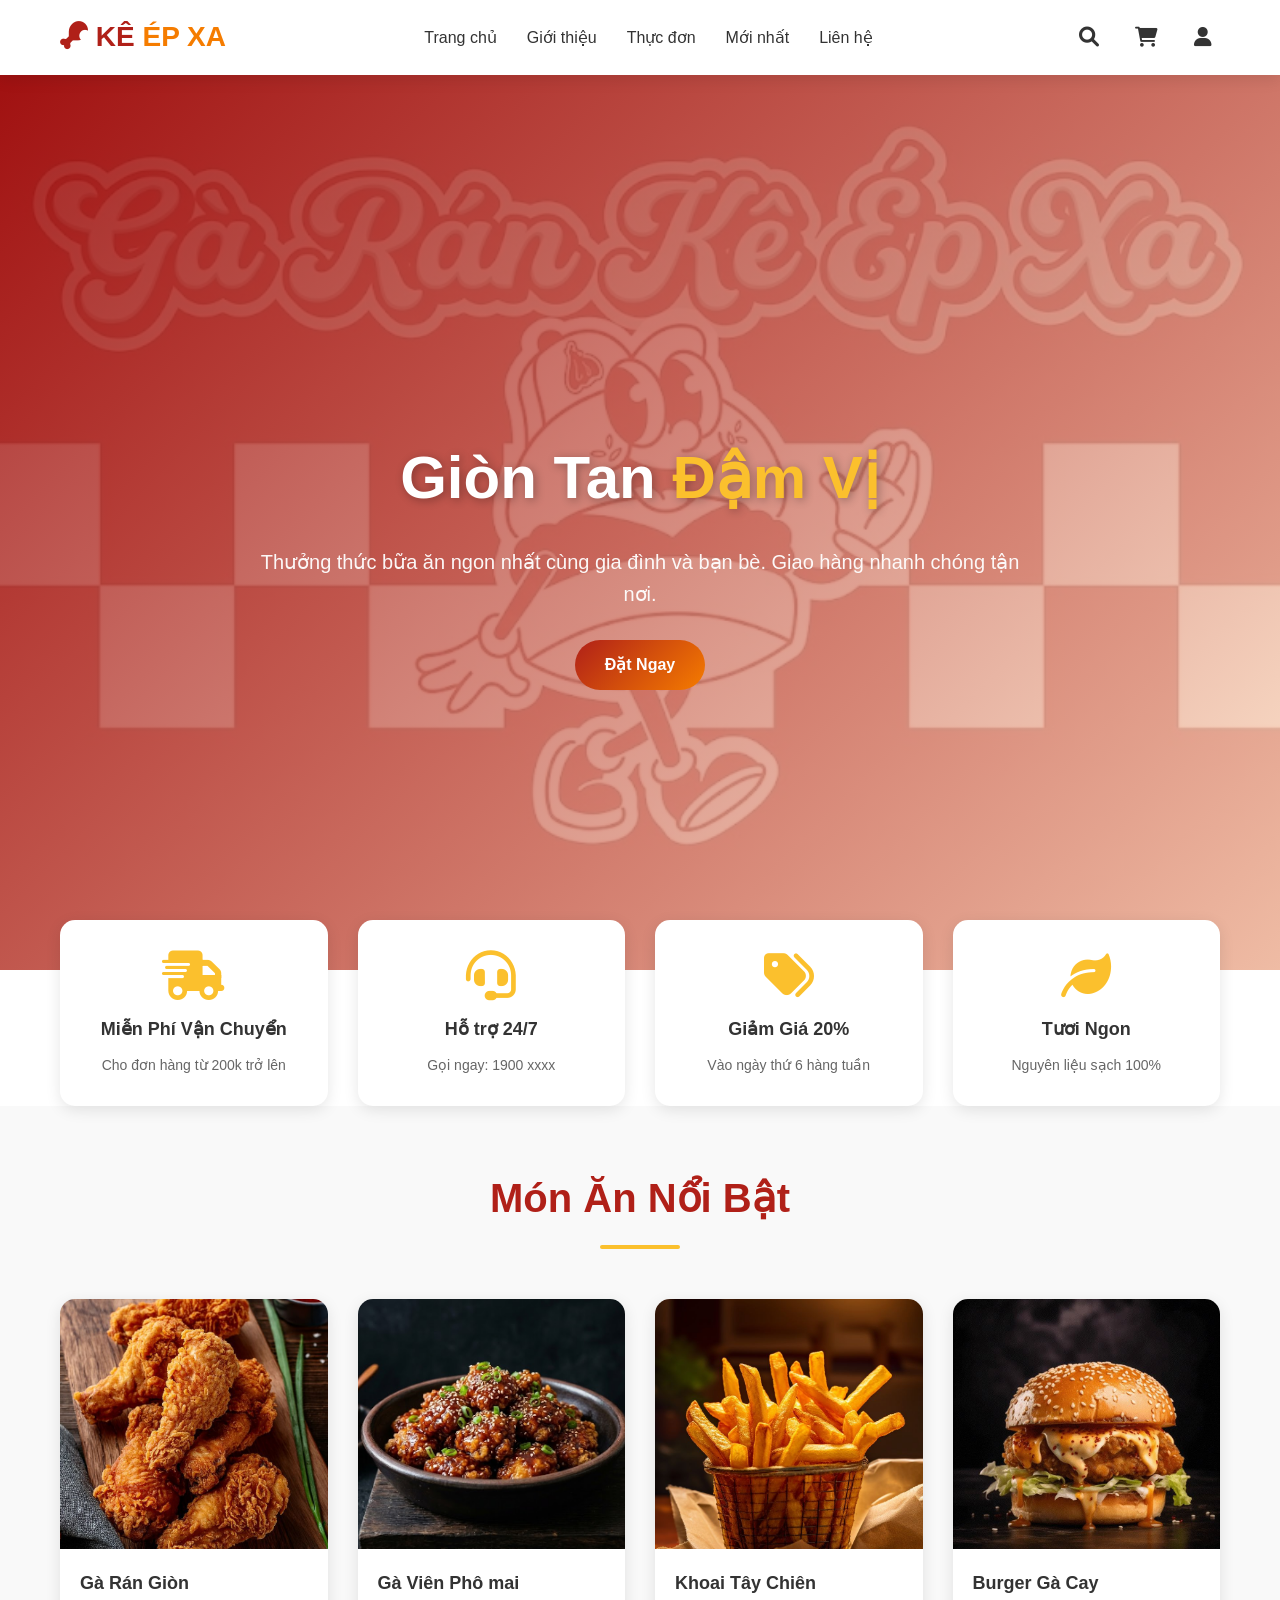
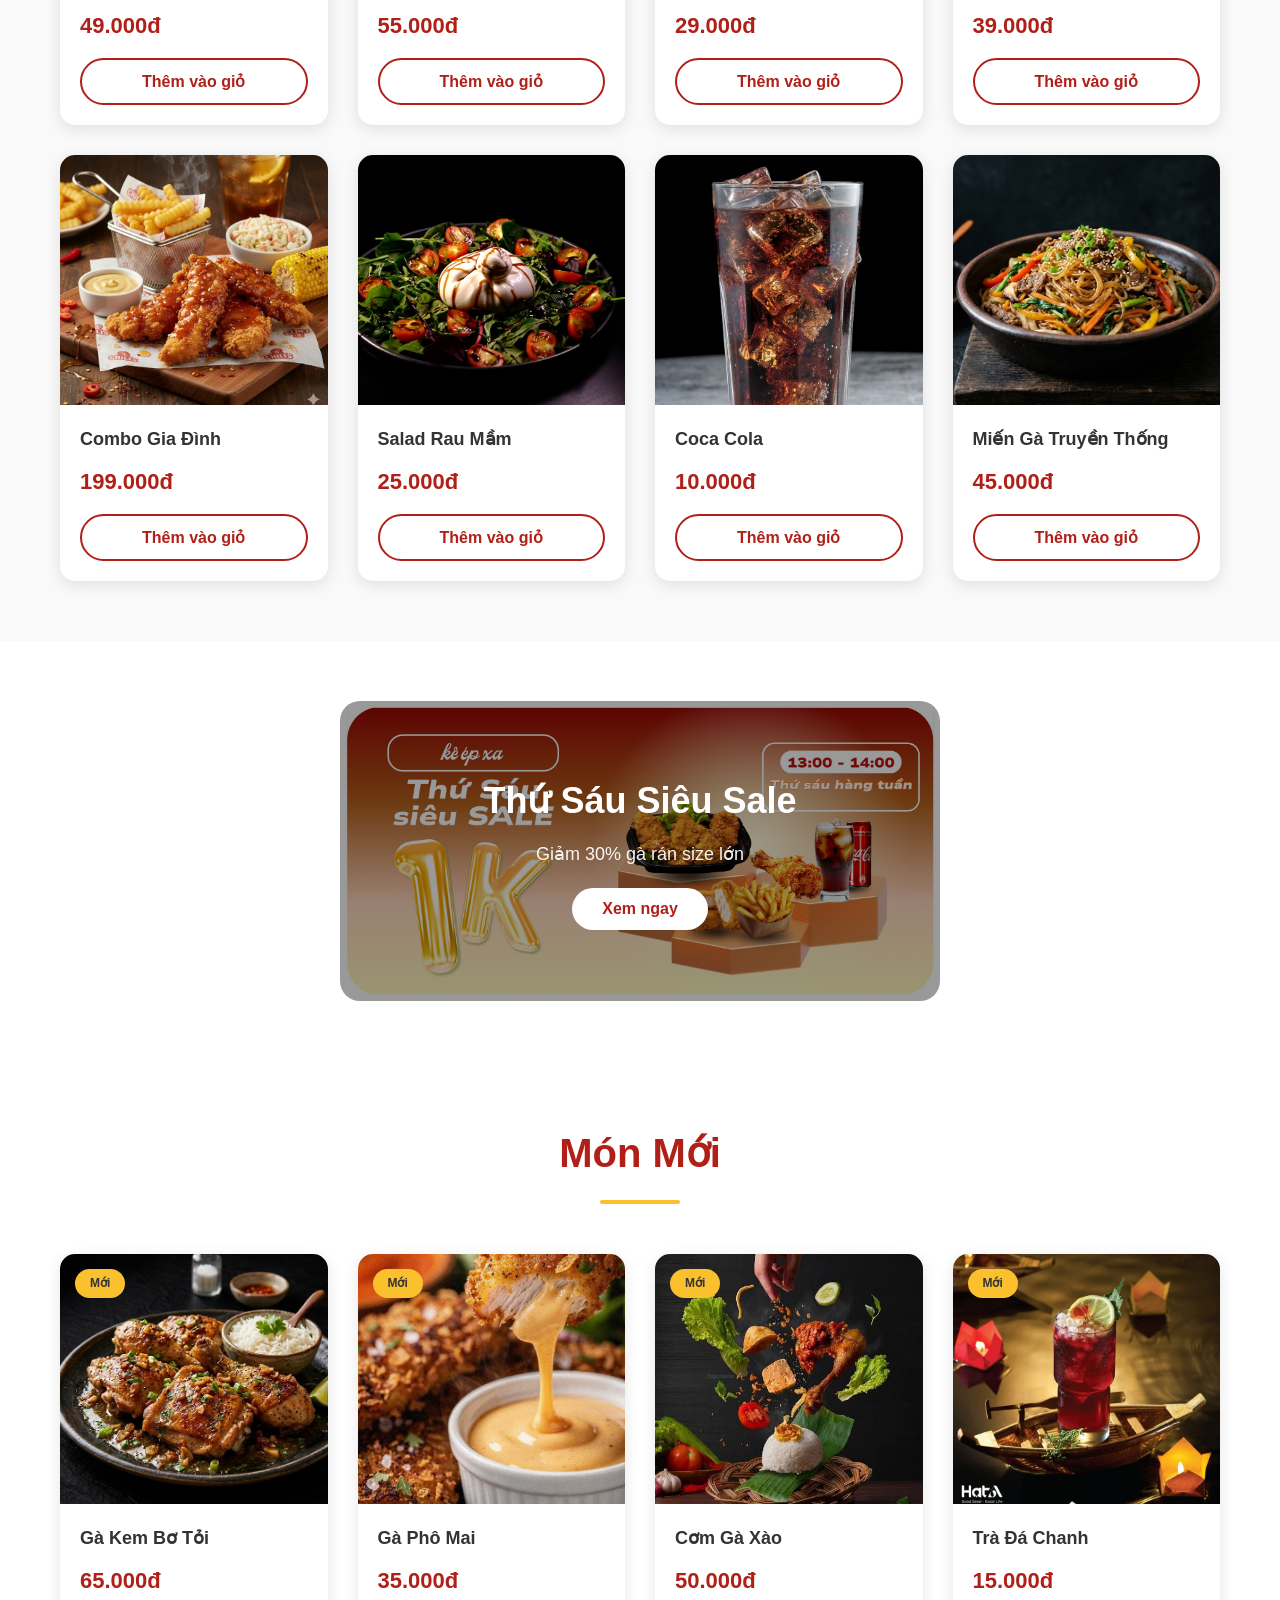
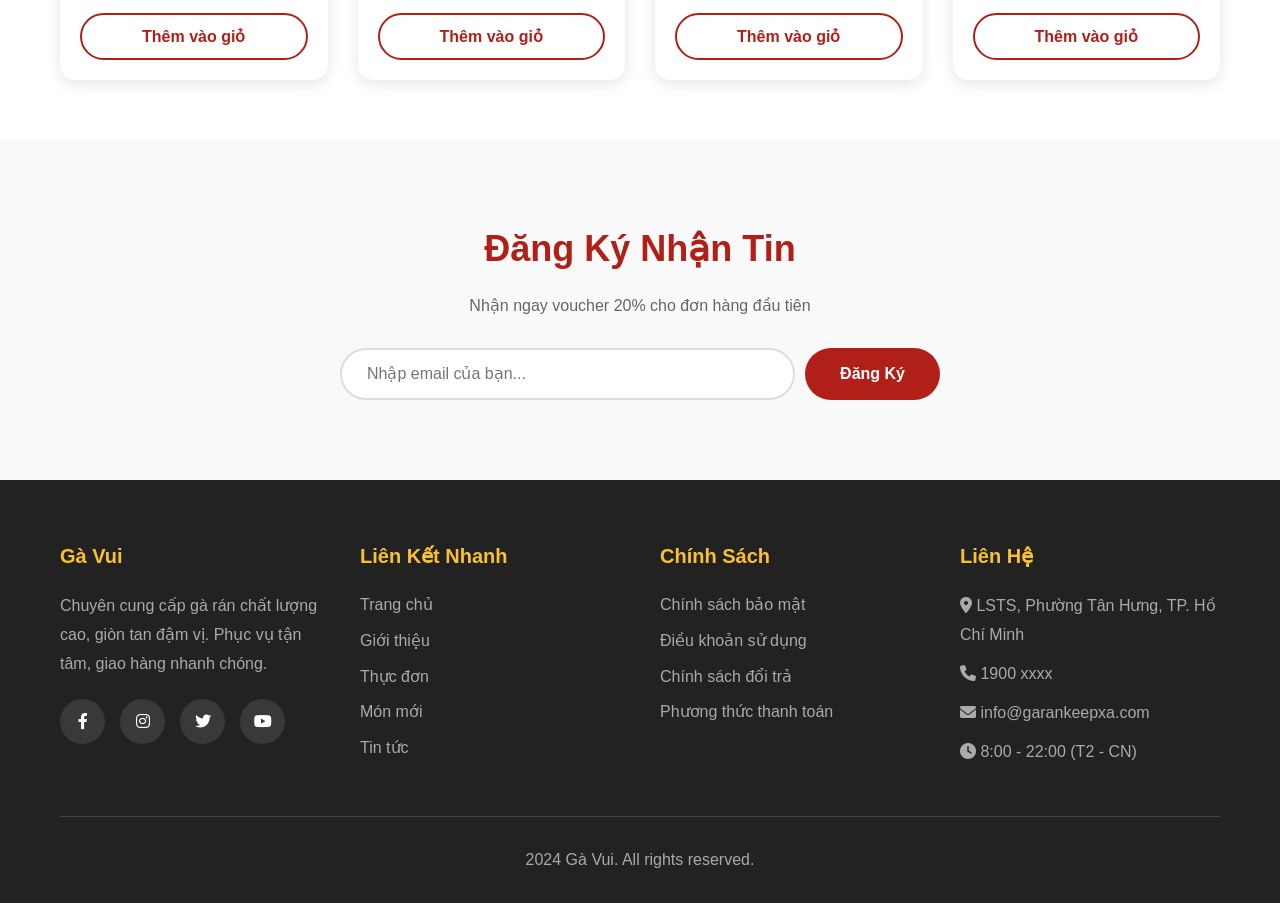
==== index.html @ 7ada2dff "edit html tong" ====
<!DOCTYPE html>
<html lang="vi">
<head>
    <meta charset="UTF-8">
    <meta name="viewport" content="width=device-width, initial-scale=1.0">
    <title>Gà Vui - Hương Vị Vàng Giòn</title>
    <link rel="stylesheet" href="./style.css">
    <link rel="stylesheet" href="https://cdnjs.cloudflare.com/ajax/libs/font-awesome/6.0.0/css/all.min.css">
</head>
<body>
    <header class="header">
        <div class="container">
            <a href="#" class="logo">
                <i class="fa-solid fa-drumstick-bite"></i> KÊ <span> ÉP XA </span>
            </a>
            <nav class="navbar">
                <a href="#">Trang chủ</a>
                <a href="about.html">Giới thiệu</a>
                <a href="product.html">Thực đơn </a>
                <a href="new-products.html">Mới nhất</a>
                <a href="contact.html">Liên hệ</a>
            </nav>
            <div class="icons">
                <i class="fa-solid fa-magnifying-glass"></i>
                <i class="fa-solid fa-cart-shopping"></i>
                <i class="fa-solid fa-user"></i> 
            </div>
        </div>
    </header>

    <section class="hero">
        <div class="hero-content">
            <h1>Giòn Tan <span class="highlight">Đậm Vị</span></h1>
            <p>Thưởng thức bữa ăn ngon nhất cùng gia đình và bạn bè. Giao hàng nhanh chóng tận nơi.</p>
            <a href="#products" class="btn btn-primary">Đặt Ngay</a>
        </div>
    </section>

  
    <section class="features container">
        <div class="feature-box">
            <i class="fa-solid fa-truck-fast"></i>
            <h3>Miễn Phí Vận Chuyển</h3>
            <p>Cho đơn hàng từ 200k trở lên</p>
        </div>
        <div class="feature-box">
            <i class="fa-solid fa-headset"></i>
            <h3>Hỗ trợ 24/7</h3>
            <p>Gọi ngay: 1900 xxxx</p>
        </div>
        <div class="feature-box">
            <i class="fa-solid fa-tags"></i>
            <h3>Giảm Giá 20%</h3>
            <p>Vào ngày thứ 6 hàng tuần</p>
        </div>
        <div class="feature-box">
            <i class="fa-solid fa-leaf"></i>
            <h3>Tươi Ngon</h3>
            <p>Nguyên liệu sạch 100%</p>
        </div>
    </section>

 
    <section class="products section-padding" id="products">
        <div class="container">
            <h2 class="section-title">Món Ăn Nổi Bật</h2>
            <div class="product-grid">
                <div class="product-card">
                    <div class="product-img">
                        <img src="./img/gà rán.jpg" alt="Gà rán">
                    </div>
                    <h3>Gà Rán Giòn</h3>
                    <p class="price">49.000đ</p>
                    <button class="btn btn-outline">Thêm vào giỏ</button>
                </div>
                <div class="product-card">
                    <div class="product-img">
                        <img src="./img/gà viên.jpg" alt="Gà viên">
                    </div>
                    <h3>Gà Viên Phô mai</h3>
                    <p class="price">55.000đ</p>
                    <button class="btn btn-outline">Thêm vào giỏ</button>
                </div>
                <div class="product-card">
                    <div class="product-img">
                        <img src="./img/khoai tây chiên.jpg" alt="Khoai tây">
                    </div>
                    <h3>Khoai Tây Chiên</h3>
                    <p class="price">29.000đ</p>
                    <button class="btn btn-outline">Thêm vào giỏ</button>
                </div>
                <div class="product-card">
                    <div class="product-img">
                        <img src="./img/burger gà.jpg" alt="Burger">
                    </div>
                    <h3>Burger Gà Cay</h3>
                    <p class="price">39.000đ</p>
                    <button class="btn btn-outline">Thêm vào giỏ</button>
                </div>
                <div class="product-card">
                    <div class="product-img">
                        <img src="./img/combo.jpg" alt="Combo">
                    </div>
                    <h3>Combo Gia Đình</h3>
                    <p class="price">199.000đ</p>
                    <button class="btn btn-outline">Thêm vào giỏ</button>
                </div>
                <div class="product-card">
                    <div class="product-img">
                        <img src="./img/salad.jpg" alt="Salad">
                    </div>
                    <h3>Salad Rau Mầm</h3>
                    <p class="price">25.000đ</p>
                    <button class="btn btn-outline">Thêm vào giỏ</button>
                </div>
                <div class="product-card">
                    <div class="product-img">
                        <img src="./img/coca.jpg" alt="Nước">
                    </div>
                    <h3>Coca Cola</h3>
                    <p class="price">10.000đ</p>
                    <button class="btn btn-outline">Thêm vào giỏ</button>
                </div>
                <div class="product-card">
                    <div class="product-img">
                        <img src="./img/miến hàn quốc.jpg" alt="Miến">
                    </div>
                    <h3>Miến Gà Truyền Thống</h3>
                    <p class="price">45.000đ</p>
                    <button class="btn btn-outline">Thêm vào giỏ</button>
                </div>
            </div>
        </div>
    </section>

<section class="sm-banner">
    <div class="banner-box">
        <div class="banner-content">
            <h3>Thứ Sáu Siêu Sale</h3>
            <p>Giảm 30% gà rán size lớn</p>
            <button class="btn btn-white">Xem ngay</button>
        </div>
    </div>
</section>

    <section class="new-products section-padding" id="new-products">
        <div class="container">
            <h2 class="section-title">Món Mới</h2>
            <div class="product-grid">
                <div class="product-card">
                    <div class="product-img">
                        <span class="new-tag">Mới</span>
                        <img src="./img/gà bơ tỏi.jpg" alt="Gà mới">
                    </div>
                    <h3>Gà Kem Bơ Tỏi</h3>
                    <p class="price">65.000đ</p>
                    <button class="btn btn-outline">Thêm vào giỏ</button>
                </div>
                <div class="product-card">
                    <div class="product-img">
                        <span class="new-tag">Mới</span>
                        <img src="./img/gà kem.jpg" alt="Gà phô mai">
                    </div>
                    <h3>Gà Phô Mai</h3>
                    <p class="price">35.000đ</p>
                    <button class="btn btn-outline">Thêm vào giỏ</button>
                </div>
                <div class="product-card">
                    <div class="product-img">
                        <span class="new-tag">Mới</span>
                        <img src="./img/cơm gà.jpg" alt="Cơm gà">
                    </div>
                    <h3>Cơm Gà Xào</h3>
                    <p class="price">50.000đ</p>
                    <button class="btn btn-outline">Thêm vào giỏ</button>
                </div>
                <div class="product-card">
                    <div class="product-img">
                        <span class="new-tag">Mới</span>
                        <img src="./img/trààchanh.jpg" alt="Trà đá">
                    </div>
                    <h3>Trà Đá Chanh</h3>
                    <p class="price">15.000đ</p>
                    <button class="btn btn-outline">Thêm vào giỏ</button>
                </div>
            </div>
        </div>
    </section>

    <section class="newsletter">
        <div class="container">
            <div class="newsletter-content">
                <h2>Đăng Ký Nhận Tin</h2>
                <p>Nhận ngay voucher 20% cho đơn hàng đầu tiên</p>
                <form class="newsletter-form">
                    <input type="email" placeholder="Nhập email của bạn...">
                    <button type="submit">Đăng Ký</button>
                </form>
            </div>
        </div>
    </section>

    <footer class="footer" id="footer">
        <div class="container">
            <div class="footer-content">
                <div class="footer-box">
                    <h3>Gà Vui</h3>
                    <p>Chuyên cung cấp gà rán chất lượng cao, giòn tan đậm vị. Phục vụ tận tâm, giao hàng nhanh chóng.</p>
                    <div class="social-links">
                        <a href="#"><i class="fa-brands fa-facebook-f"></i></a>
                        <a href="#"><i class="fa-brands fa-instagram"></i></a>
                        <a href="#"><i class="fa-brands fa-twitter"></i></a>
                        <a href="#"><i class="fa-brands fa-youtube"></i></a>
                    </div>
                </div>
                <div class="footer-box">
                    <h3>Liên Kết Nhanh</h3>
                    <ul>
                        <li><a href="#">Trang chủ</a></li>
                        <li><a href="about.html">Giới thiệu</a></li>
                        <li><a href="#products">Thực đơn</a></li>
                        <li><a href="#new-products">Món mới</a></li>
                        <li><a href="#">Tin tức</a></li>
                    </ul>
                </div>
                <div class="footer-box">
                    <h3>Chính Sách</h3>
                    <ul>
                        <li><a href="#">Chính sách bảo mật</a></li>
                        <li><a href="#">Điều khoản sử dụng</a></li>
                        <li><a href="#">Chính sách đổi trả</a></li>
                        <li><a href="#">Phương thức thanh toán</a></li>
                    </ul>
                </div>
                <div class="footer-box">
                    <h3>Liên Hệ</h3>
                    <p><i class="fa-solid fa-location-dot"></i> LSTS, Phường Tân Hưng, TP. Hồ Chí Minh</p>
                    <p><i class="fa-solid fa-phone"></i> 1900 xxxx</p>
                    <p><i class="fa-solid fa-envelope"></i> info@garankeepxa.com</p>
                    <p><i class="fa-solid fa-clock"></i> 8:00 - 22:00 (T2 - CN)</p>
                </div>
            </div>
            <div class="footer-bottom">
                <p> 2024 Gà Vui. All rights reserved.</p>
            </div>
        </div>
    </footer>

</body>
</html>
---- style.css ----
* {
    margin: 0;
    padding: 0;
    box-sizing: border-box;
}

html {
    scroll-behavior: smooth;
}

:root {
    --primary-red: #B02018;
    --primary-orange: #F57C00;
    --primary-yellow: #FBC02D;
    --dark-text: #333;
    --light-text: #666;
    --white: #fff;
    --light-bg: #f9f9f9;
    --shadow: 0 4px 15px rgba(0, 0, 0, 0.1);
    --transition: all 0.3s ease;
}

body {
    font-family: 'Segoe UI', Tahoma, Geneva, Verdana, sans-serif;
    line-height: 1.6;
    color: var(--dark-text);
    background-color: var(--white);
    padding-top: 70px;
}

section {
    scroll-margin-top: 90px;
}

a {
    text-decoration: none;
    color: inherit;
}

ul {
    list-style: none;
}

img {
    max-width: 100%;
    height: auto;
    display: block;
}

.container {
    max-width: 1200px;
    margin: 0 auto;
    padding: 0 20px;
}

.section-padding {
    padding: 60px 0;
}

.btn {
    display: inline-block;
    padding: 12px 30px;
    border: none;
    border-radius: 25px;
    font-size: 16px;
    font-weight: 600;
    cursor: pointer;
    transition: var(--transition);
}

.btn-primary {
    background: linear-gradient(135deg, var(--primary-red), var(--primary-orange));
    color: var(--white);
}

.btn-primary:hover {
    background: linear-gradient(135deg, var(--primary-orange), var(--primary-red));
    transform: translateY(-2px);
    box-shadow: 0 5px 20px rgba(211, 47, 47, 0.4);
}

.btn-outline {
    background: transparent;
    border: 2px solid var(--primary-red);
    color: var(--primary-red);
}

.btn-outline:hover {
    background: var(--primary-red);
    color: var(--white);
}

.btn-white {
    background: var(--white);
    color: var(--primary-red);
}

.btn-white:hover {
    background: var(--primary-yellow);
    color: var(--dark-text);
}

.header {
    background: var(--white);
    box-shadow: var(--shadow);
    position: fixed;
    top: 0;
    left: 0;
    right: 0;
    z-index: 1000;
    transition: var(--transition);
}

.header .container {
    display: flex;
    justify-content: space-between;
    align-items: center;
    padding: 15px 20px;
}

.logo {
    font-size: 28px;
    font-weight: 800;
    color: var(--primary-red);
}

.logo span {
    color: var(--primary-orange);
}

.navbar {
    display: flex;
    gap: 30px;
}

.navbar a {
    font-weight: 500;
    color: var(--dark-text);
    transition: var(--transition);
    position: relative;
}

.navbar a::after {
    content: '';
    position: absolute;
    bottom: -5px;
    left: 0;
    width: 0;
    height: 3px;
    background: var(--primary-yellow);
    transition: var(--transition);
}

.navbar a:hover {
    color: var(--primary-red);
}

.navbar a:hover::after {
    width: 100%;
}

.icons {
    display: flex;
    gap: 20px;
}

.icons i {
    font-size: 20px;
    color: var(--dark-text);
    cursor: pointer;
    transition: var(--transition);
    padding: 8px;
    border-radius: 50%;
}

.icons i:hover {
    color: var(--primary-red);
    background: rgba(211, 47, 47, 0.1);
}

.hero {
    height: 500px;
    min-height: 100vh;
    display: flex;
    align-items: center;
    justify-content: center;
    text-align: center;
    padding-top: 80px;
    background:
    linear-gradient(135deg, rgba(159, 15, 15, 0.9), rgba(255, 227, 198, 0.8)),
    url("./img/background.jpg");

    background-size: cover;
    background-position: center;
    background-repeat: no-repeat;
}

.hero-content {
    max-width: 800px;
    padding: 20px;
}


.hero {
    position: relative;
}

.hero-content {
    position: relative;
    z-index: 2;
}

.hero h1 {
    font-size: 60px;
    color: var(--white);
    margin-bottom: 20px;
    text-shadow: 2px 2px 10px rgba(0, 0, 0, 0.3);
}

.hero .highlight {
    color: var(--primary-yellow);
}

.hero p {
    font-size: 20px;
    color: var(--white);
    margin-bottom: 30px;
    opacity: 0.95;
}

.features {
    display: grid;
    grid-template-columns: repeat(4, 1fr);
    gap: 30px;
    margin-top: -50px;
    position: relative;
    z-index: 10;
}

.feature-box {
    background: var(--white);
    padding: 30px 20px;
    border-radius: 15px;
    text-align: center;
    box-shadow: var(--shadow);
    transition: var(--transition);
}

.feature-box:hover {
    transform: translateY(-10px);
}

.feature-box i {
    font-size: 50px;
    color: var(--primary-yellow);
    margin-bottom: 15px;
}

.feature-box h3 {
    font-size: 18px;
    color: var(--dark-text);
    margin-bottom: 10px;
}

.feature-box p {
    font-size: 14px;
    color: var(--light-text);
}


.section-title {
    text-align: center;
    font-size: 40px;
    color: var(--primary-red);
    margin-bottom: 50px;
    position: relative;
}

.section-title::after {
    content: '';
    display: block;
    width: 80px;
    height: 4px;
    background: var(--primary-yellow);
    margin: 15px auto 0;
    border-radius: 2px;
}

.products {
    background: var(--light-bg);
}

.product-grid {
    display: grid;
    grid-template-columns: repeat(4, 1fr);
    gap: 30px;
}

.product-card {
    background: var(--white);
    border-radius: 15px;
    overflow: hidden;
    box-shadow: var(--shadow);
    transition: var(--transition);
}

.product-card:hover {
    transform: translateY(-10px);
    box-shadow: 0 10px 30px rgba(0, 0, 0, 0.15);
}

.product-img {
    position: relative;
    overflow: hidden;
}

.product-img img {
    width: 100%;
    height: 250px;
    object-fit: cover;
    transition: var(--transition);
}

.product-card:hover .product-img img {
    transform: scale(1.1);
}

.product-card h3 {
    padding: 20px 20px 10px;
    font-size: 18px;
    color: var(--dark-text);
}

.product-card .price {
    padding: 0 20px;
    font-size: 22px;
    font-weight: 700;
    color: var(--primary-red);
}

.product-card .btn {
    margin: 15px 20px 20px;
    width: calc(100% - 40px);
}

.new-products {
    background: var(--white);
}

.new-tag {
    position: absolute;
    top: 15px;
    left: 15px;
    background: var(--primary-yellow);
    color: var(--dark-text);
    padding: 5px 15px;
    border-radius: 20px;
    font-size: 12px;
    font-weight: 700;
}

.banner-img{
    width: 100%;
    height: 100%;
}

.banner-box {
    max-width: 600px;
    margin: 0 auto;
    text-align: center;
    color: var(--white);
}

.banner-box h3 {
    font-size: 36px;
    margin-bottom: 15px;
}

.banner-box p {
    font-size: 18px;
    margin-bottom: 25px;
    opacity: 0.95;
}

.newsletter {
    background: var(--light-bg);
    padding: 80px 0;
}

.newsletter-content {
    max-width: 600px;
    margin: 0 auto;
    text-align: center;
}

.newsletter h2 {
    font-size: 36px;
    color: var(--primary-red);
    margin-bottom: 15px;
}

.newsletter p {
    color: var(--light-text);
    margin-bottom: 30px;
}

.newsletter-form {
    display: flex;
    gap: 10px;
}

.newsletter-form input {
    flex: 1;
    padding: 15px 25px;
    border: 2px solid #ddd;
    border-radius: 30px;
    font-size: 16px;
    outline: none;
    transition: var(--transition);
}

.newsletter-form input:focus {
    border-color: var(--primary-red);
}

.newsletter-form button {
    padding: 15px 35px;
    background: var(--primary-red);
    color: var(--white);
    border: none;
    border-radius: 30px;
    font-size: 16px;
    font-weight: 600;
    cursor: pointer;
    transition: var(--transition);
}

.newsletter-form button:hover {
    background: var(--primary-orange);
}


.footer {
    background: #222;
    color: var(--white);
    padding: 60px 0 30px;
}

.footer-content {
    display: grid;
    grid-template-columns: repeat(4, 1fr);
    gap: 40px;
    margin-bottom: 40px;
}

.footer-box h3 {
    font-size: 20px;
    color: var(--primary-yellow);
    margin-bottom: 20px;
}

.footer-box p {
    color: #aaa;
    margin-bottom: 10px;
    line-height: 1.8;
}

.footer-box ul li {
    margin-bottom: 10px;
}

.footer-box ul li a {
    color: #aaa;
    transition: var(--transition);
}

.footer-box ul li a:hover {
    color: var(--primary-orange);
    padding-left: 5px;
}

.social-links {
    display: flex;
    gap: 15px;
    margin-top: 20px;
}

.social-links a {
    width: 45px;
    height: 45px;
    background: rgba(255, 255, 255, 0.1);
    border-radius: 50%;
    display: flex;
    align-items: center;
    justify-content: center;
    color: var(--white);
    transition: var(--transition);
}

.social-links a:hover {
    background: var(--primary-red);
    transform: translateY(-5px);
}

.footer-bottom {
    text-align: center;
    padding-top: 30px;
    border-top: 1px solid #444;
    color: #aaa;
}


@media (max-width: 1024px) {
    .features {
        grid-template-columns: repeat(2, 1fr);
    }

    .product-grid {
        grid-template-columns: repeat(3, 1fr);
    }

    .footer-content {
        grid-template-columns: repeat(2, 1fr);
    }
}

@media (max-width: 768px) {
    .header .container {
        flex-wrap: wrap;
    }

    .navbar {
        display: none;
    }

    .hero h1 {
        font-size: 40px;
    }

    .hero p {
        font-size: 16px;
    }

    .features {
        grid-template-columns: 1fr;
        margin-top: 30px;
    }

    .product-grid {
        grid-template-columns: repeat(2, 1fr);
    }

    .section-title {
        font-size: 30px;
    }

    .newsletter-form {
        flex-direction: column;
    }

    .footer-content {
        grid-template-columns: 1fr;
        text-align: center;
    }

    .social-links {
        justify-content: center;
    }
}

@media (max-width: 480px) {
    .product-grid {
        grid-template-columns: 1fr;
    }

    .hero h1 {
        font-size: 32px;
    }

    .banner-box h3 {
        font-size: 28px;
    }

}

.sm-banner{
    padding:60px 0;
}

.banner-box{
    height:300px;
    display:flex;
    align-items:center;
    justify-content:center;
    text-align:center;
    color:var(--white);

    background:
    linear-gradient(rgba(0,0,0,0.4), rgba(0,0,0,0.4)),
    url("./img/banner.jpg");

    background-size:cover;
    background-position:center;
    border-radius:20px;
}

.banner-content{
    z-index:2;
}

.banner-box h3{
    font-size:36px;
    margin-bottom:10px;
}

.banner-box p{
    font-size:18px;
    margin-bottom:20px;
}

#contact-details{
    display:flex;
    justify-content: space-between;
    align-items: flex-start;
    flex-wrap: wrap;
    gap: 20px;
    margin: 0 20px 40px;
    max-width: 1200px;
    width: calc(100% - 40px);
}

#contact-details .details-item {
    display:flex;
    align-items:center;
    justify-content: space-between;
    gap:15px;
}
#contact-details .details-item span,
#form-details form span {
    font-size:24px;
    color:var(--primary-red);
}

#contact-details .details-item h2,
#form-details form h2 {
    font-size: 26px;
    line-height: 25px;
    padding: 20px 0;
}

#contact-details .details-item h3 {
    font-size: 30px;
    padding-bottom: 15px;
}

#contact-details li {
    list-style: none;
}

#contact-details .details-item li {
    list-style: none;
    display: flex;
    align-items: center;
    color: var(--light-text);
    padding: 10px 0;
}

#contact-details .details-item li i {
    font-size: 18px;
    color: var(--primary-yellow);
    /* margin-right: 10px; */
    padding-right: 22px;
}

#contact-details .details-item li p {
    font-size: 14px;
    color: var(--primary-yellow);
    margin: 0;
}

#contact-details .map {
    width: 55%;
    height: 400px;
}

#contact-details .map {
    width: 100%;
    height: 100%;
}

#form-details {
    display: flex;
    justify-content: space-between;
    align-items: flex-start;
    flex-wrap: wrap;
    margin: 40px 30px 30px;
    padding: 40px;
    border: 1px solid black;
    gap: 20px;

}

#form-details form {
    width: calc(60% - 20px);
    min-width: 280px;
    width: 50%;
    max-width: 1200px;
}

#form-details .people {
    width: calc(35% - 20px);
    min-width: 280px;
}

#form-details form input, 
#form-details form textarea {
    width: 100%;
    padding: 15px;
    outline: none;
    margin-bottom: 20px;
    border: 1px solid #666;
}

#form-details form button {
    padding: 15px 30px;
    background: var(--primary-red);
    color: var(--white);
    border: none;
    border-radius: 30px;
    font-size: 16px;
    font-weight: 600;
    cursor: pointer;
    transition: var(--transition);
}

#form-details form {
    display: flex;
    flex-direction: column;
    width: 100%;
    align-items: flex-start;
}

#form-details form button:hover {
    background: var(--primary-orange);
}

#form-details .people {
    padding-bottom: 25px;
    display: flex;
    align-items: flex-start;
}

#form-details .people div img {
    width: 80px;
    height: 80px;
    border-radius: 50%;
    margin-right: 15px;
    object-fit: cover;
}

#form-details .people p span {
    font-size: 18px;
    color: var(--dark-text);
    margin-bottom: 5px;
}

/* Style cho contact page header */
#page-header {
    background: linear-gradient(135deg, rgba(176, 32, 24, 0.9), rgba(245, 124, 0, 0.85)), url("./img/contact-bg.jpg") center/cover no-repeat;
    color: var(--white);
    text-align: center;
    padding: 80px 20px;
    border-radius: 20px;
    margin: 30px 0;
}

#page-header h2 {
    font-size: 40px;
    margin-bottom: 15px;
}

#page-header p {
    font-size: 18px;
    color: rgba(255,255,255,0.9);
    max-width: 700px;
    margin: 0 auto;
}

.about-header {
    display: block;
    position: relative;
}

@media (max-width: 768px) {
    #page-header {
        padding: 60px 15px;
        border-radius: 15px;
    }

    #page-header h2 {
        font-size: 30px;
    }

    #page-header p {
        font-size: 16px;
    }
}

@media (max-width: 480px) {
    #page-header {
        padding: 40px 12px;
    }

    #page-header h2 {
        font-size: 24px;
    }

    #page-header p {
        font-size: 14px;
    }
}

/* Thêm media query responsive cho trang contact */
@media (max-width: 1024px) {
    #contact-details {
        flex-direction: column;
        align-items: flex-start;
        gap: 20px;
    }

    #contact-details .map {
        width: 100%;
        height: 240px; /* thông thường 50% từ 480px */
        margin-bottom: 30px; /* cách xa form hơn */
    }

    #form-details {
        flex-direction: column;
        padding: 30px;
        margin: 20px;
    }

    #form-details form {
        width: 100%;
    }

    #form-details .people {
        flex-wrap: wrap;
        gap: 20px;
    }

    #form-details .people > div {
        width: calc(50% - 10px);
    }

    .map iframe {
        height: 200px;
    }
}

@media (max-width: 768px) {
    #form-details .people > div {
        width: 100%;
    }

    #form-details {
        padding: 20px;
        margin: 10px;
    }
}

@media (max-width: 480px) {
    #contact-details {
        padding: 10px;
    }

    #form-details {
        margin: 10px;
        padding: 15px;
    }

    #contact-details .details-item,
    #contact-details .details {
        width: 100%;
    }

    #contact-details .details-item h2,
    #contact-details .details h2,
    #contact-details .details-item h3,
    #contact-details .details h3 {
        font-size: 20px;
    }

    #contact-details .details-item li,
    #contact-details .details li {
        flex-direction: column;
        align-items: flex-start;
        gap: 6px;
    }
}

iframe {
  width: 100%;
  border: 0;
}
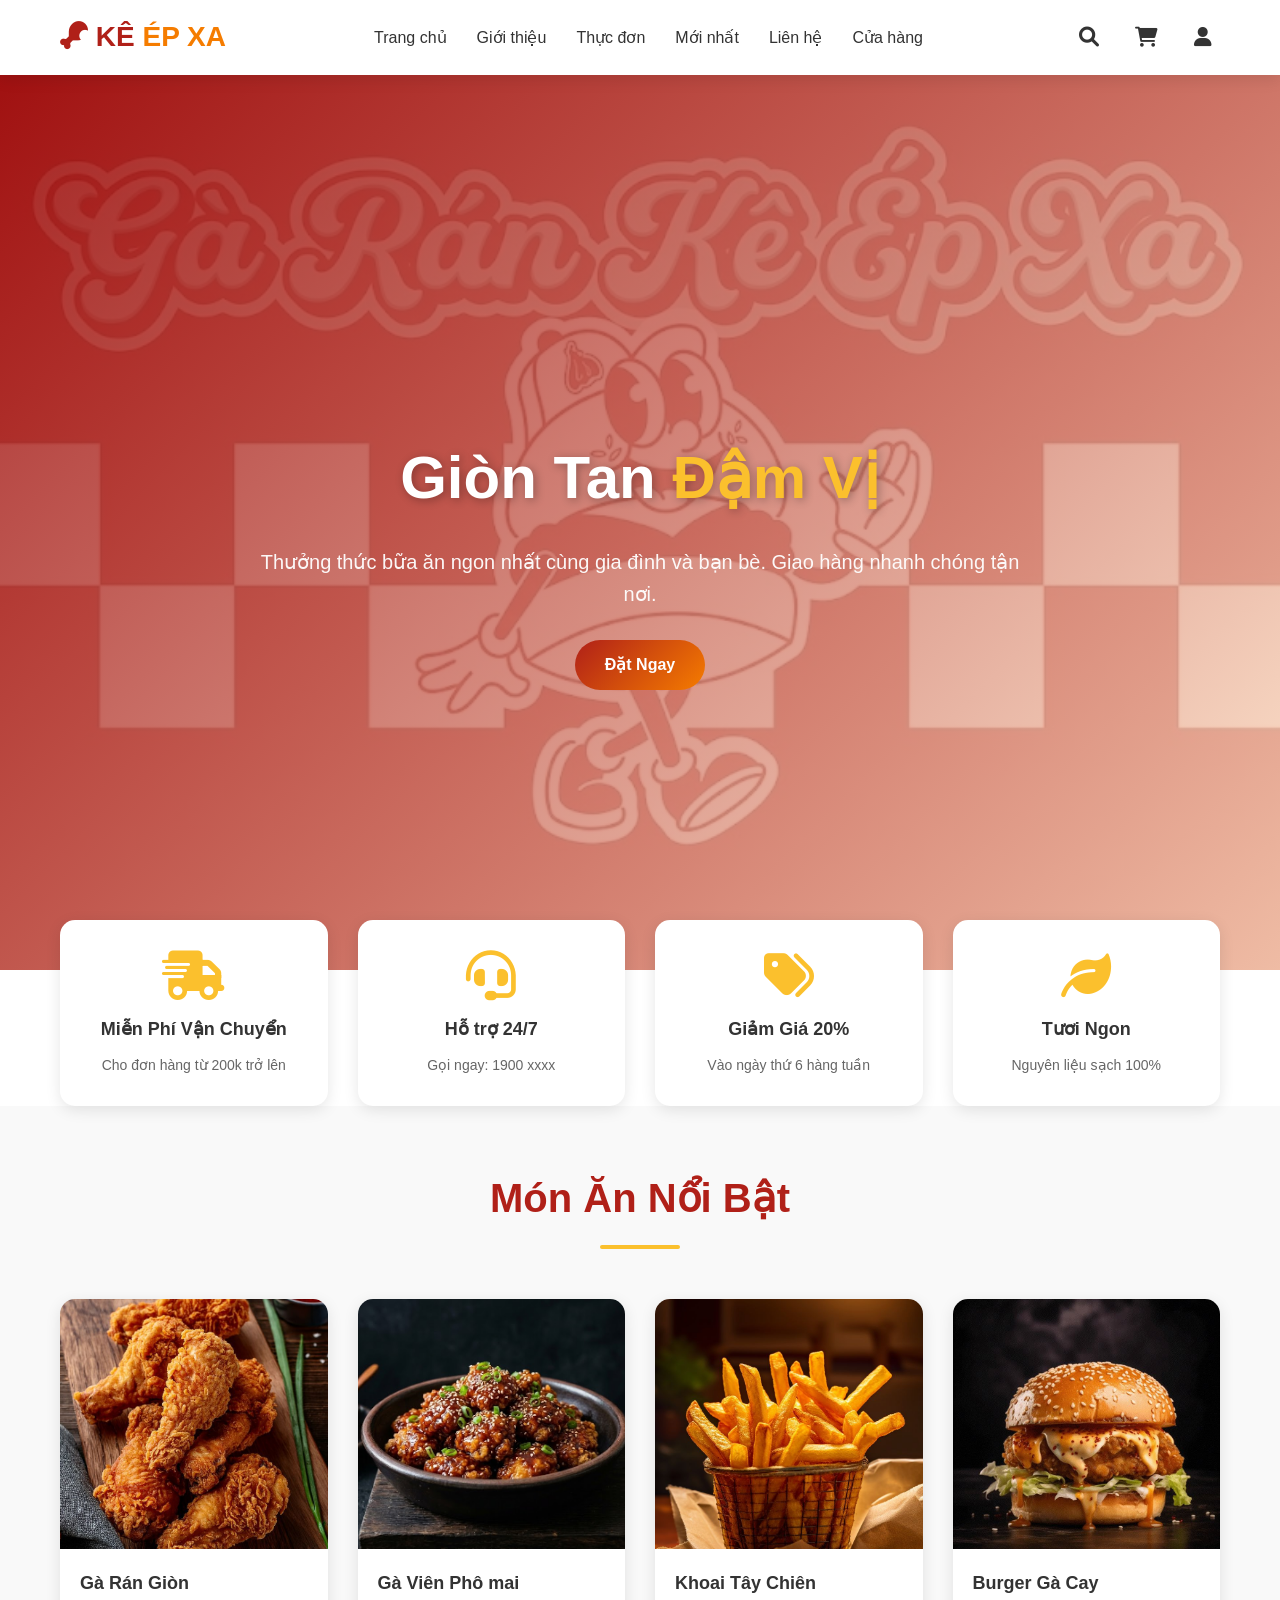
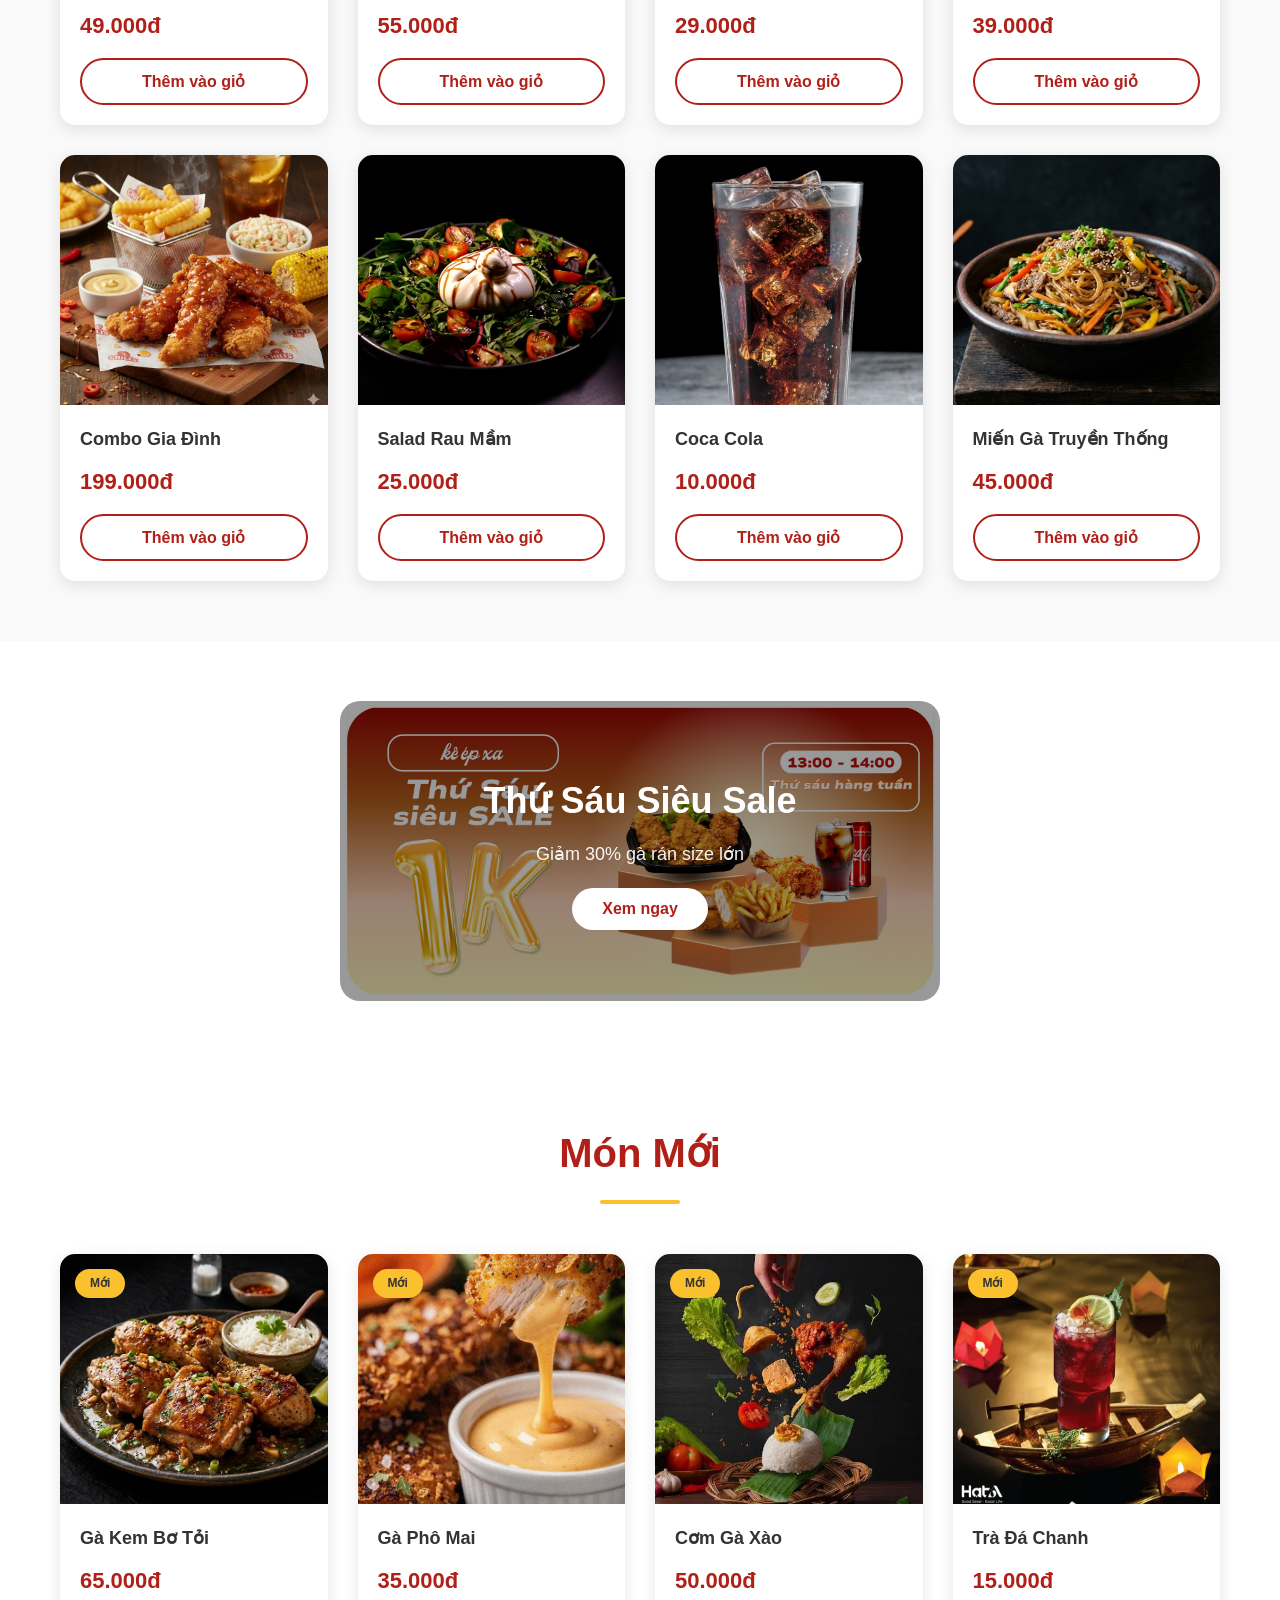
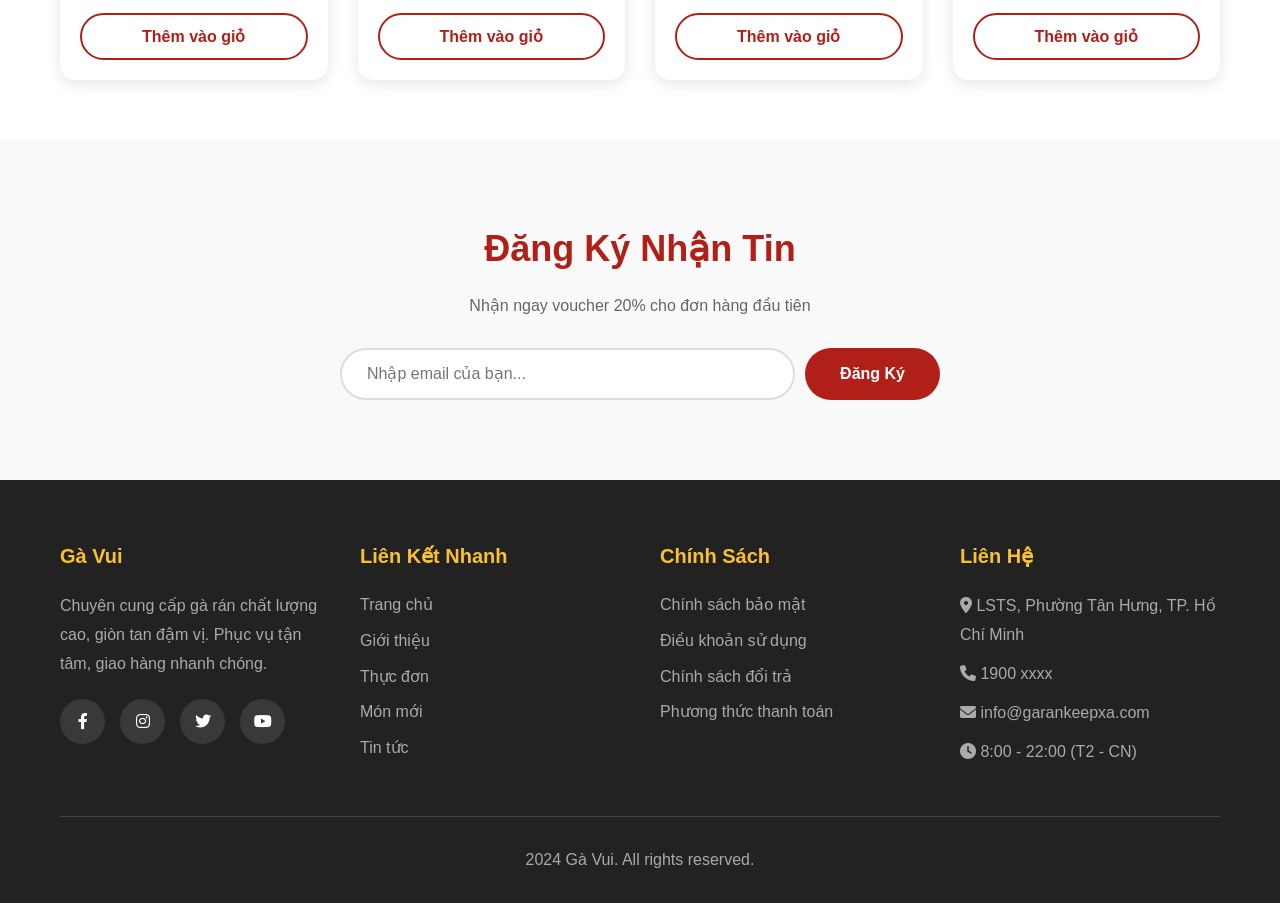
==== commit 11512b3c: "add shop" ====
--- a/index.html
+++ b/index.html
@@ -19,6 +19,7 @@
                 <a href="product.html">Thực đơn </a>
                 <a href="new-products.html">Mới nhất</a>
                 <a href="contact.html">Liên hệ</a>
+                <a href="shop.html">Cửa hàng</a>
             </nav>
             <div class="icons">
                 <i class="fa-solid fa-magnifying-glass"></i>
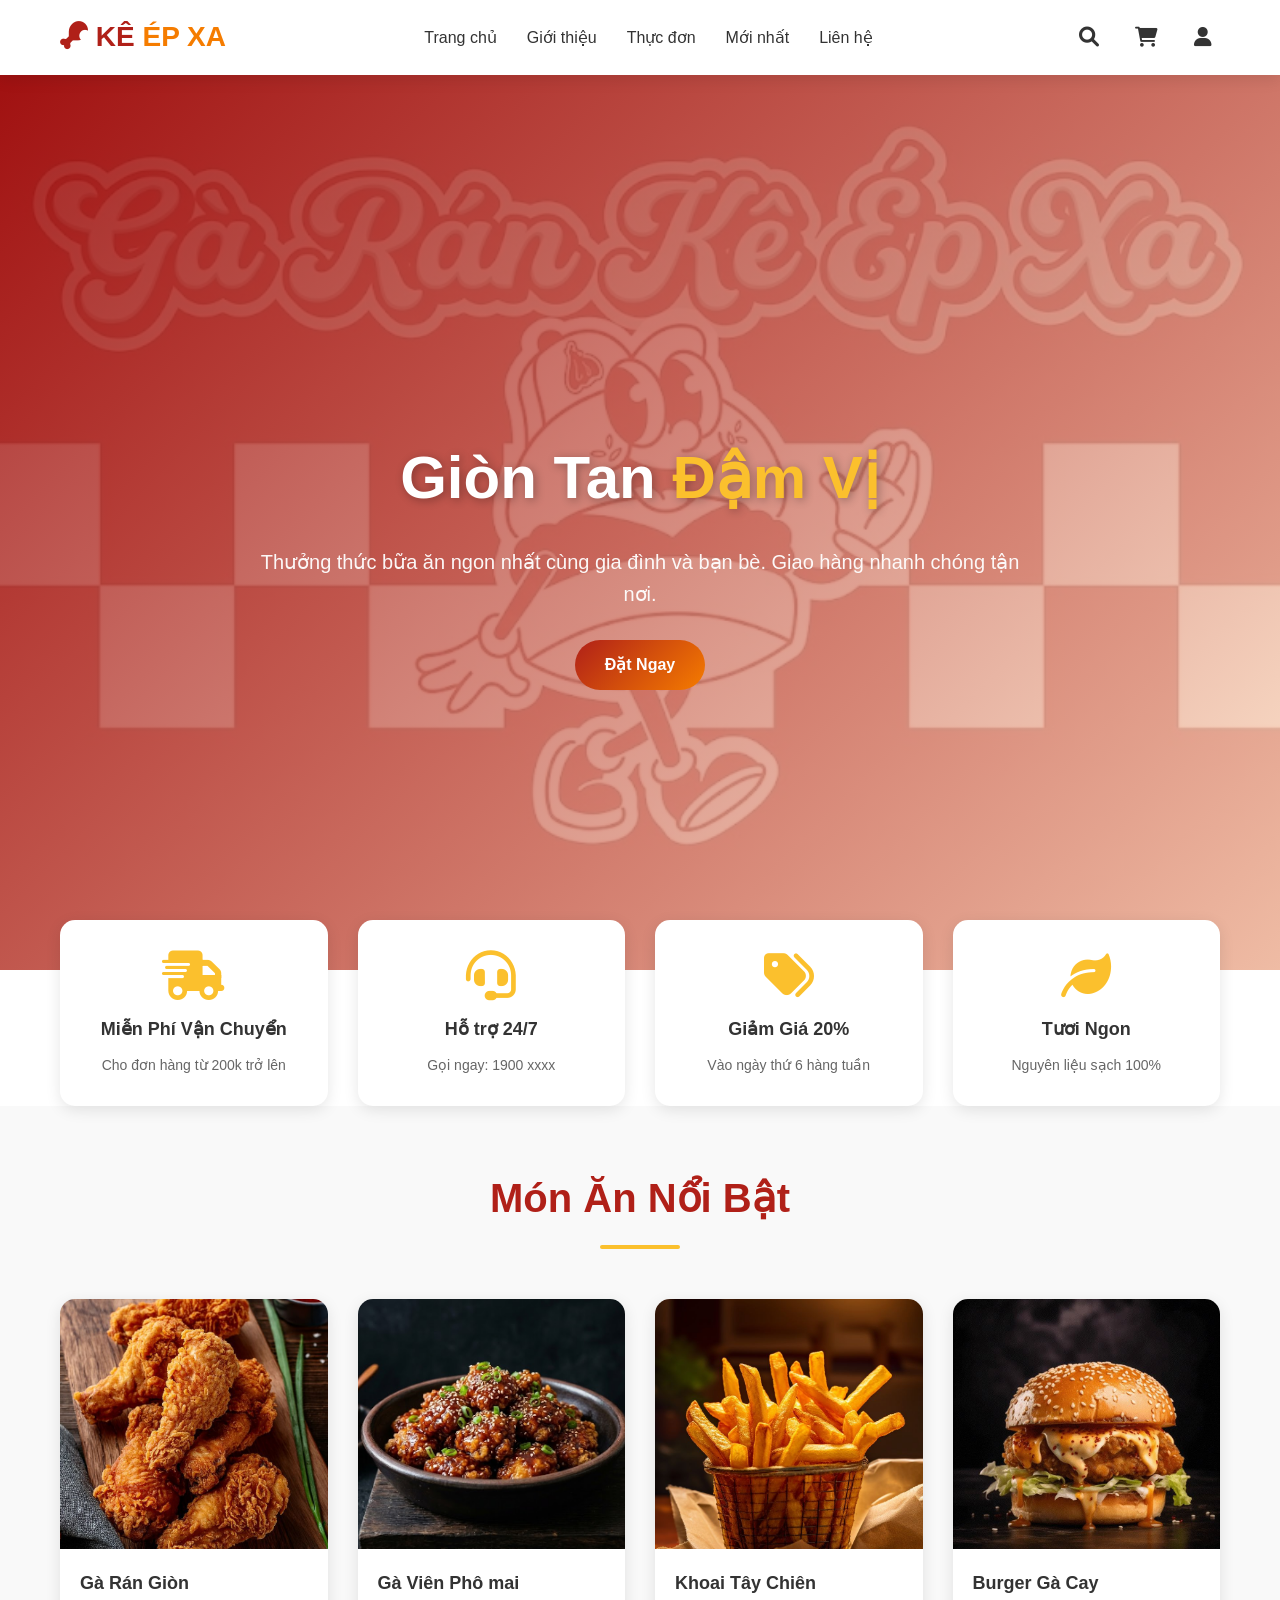
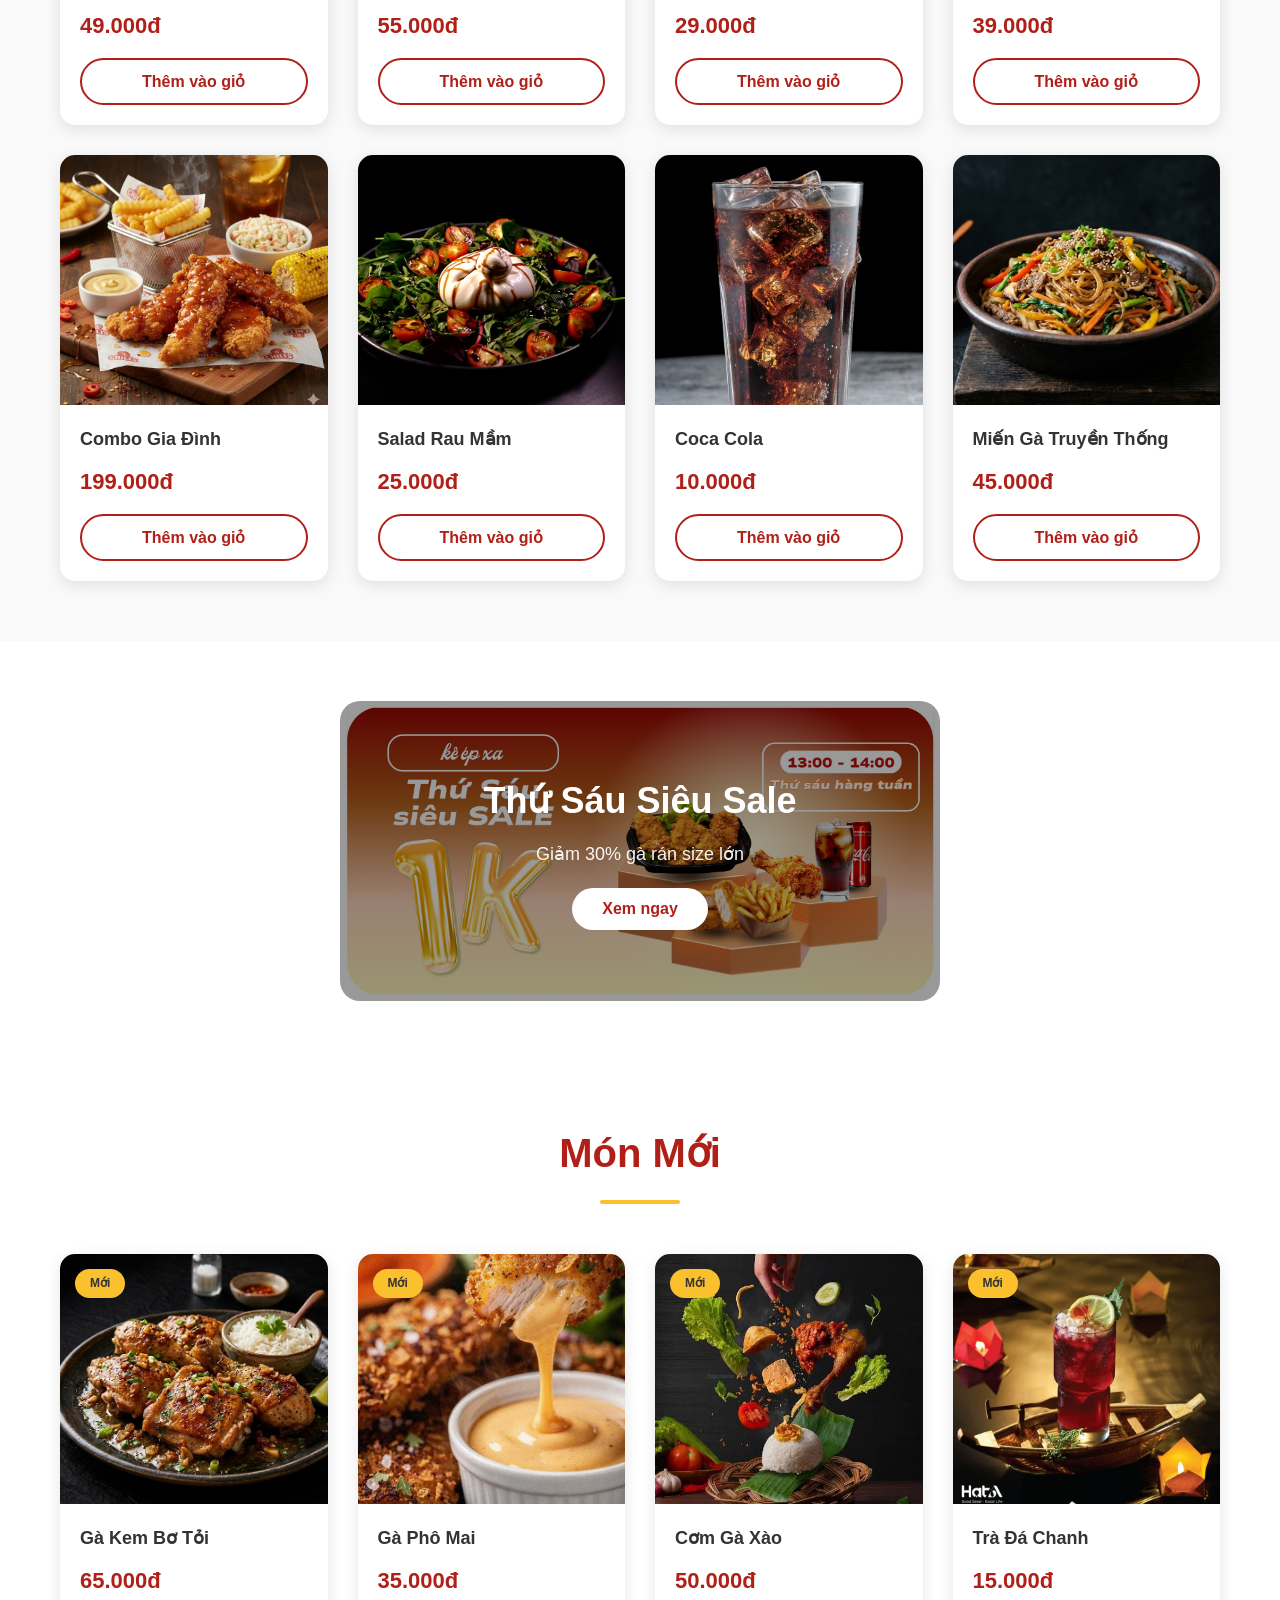
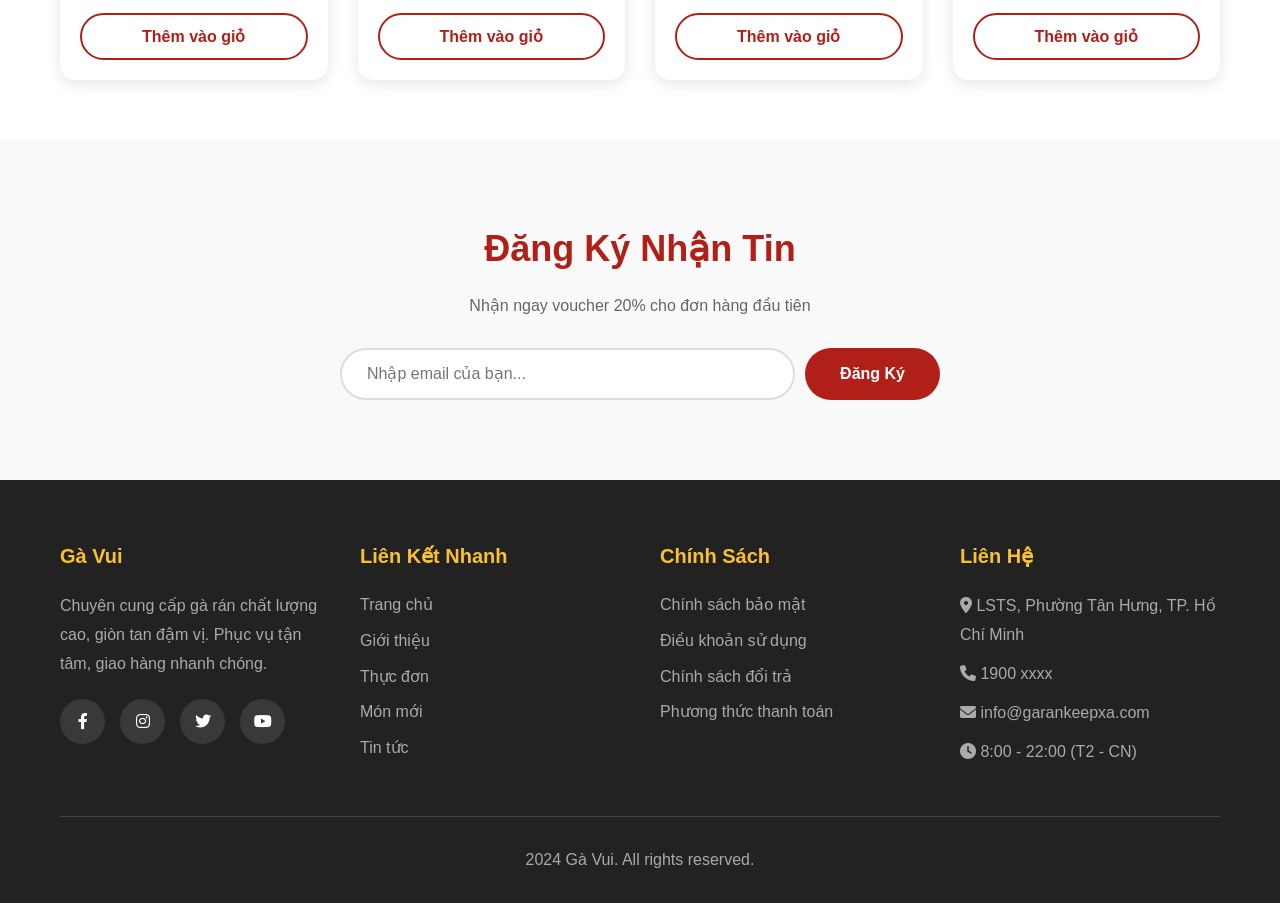
==== commit d4ca08ec: "luu tam" ====
--- a/index.html
+++ b/index.html
@@ -14,12 +14,11 @@
                 <i class="fa-solid fa-drumstick-bite"></i> KÊ <span> ÉP XA </span>
             </a>
             <nav class="navbar">
-                <a href="#">Trang chủ</a>
+                <a href="index.html">Trang chủ</a>
                 <a href="about.html">Giới thiệu</a>
-                <a href="product.html">Thực đơn </a>
-                <a href="new-products.html">Mới nhất</a>
-                <a href="contact.html">Liên hệ</a>
-                <a href="shop.html">Cửa hàng</a>
+                <a href="#products">Thực đơn </a>
+                <a href="#new-products">Mới nhất</a>
+                <a href="#footer">Liên hệ</a>
             </nav>
             <div class="icons">
                 <i class="fa-solid fa-magnifying-glass"></i>
@@ -217,7 +216,7 @@
                 <div class="footer-box">
                     <h3>Liên Kết Nhanh</h3>
                     <ul>
-                        <li><a href="#">Trang chủ</a></li>
+                        <li><a href="index.html">Trang chủ</a></li>
                         <li><a href="about.html">Giới thiệu</a></li>
                         <li><a href="#products">Thực đơn</a></li>
                         <li><a href="#new-products">Món mới</a></li>
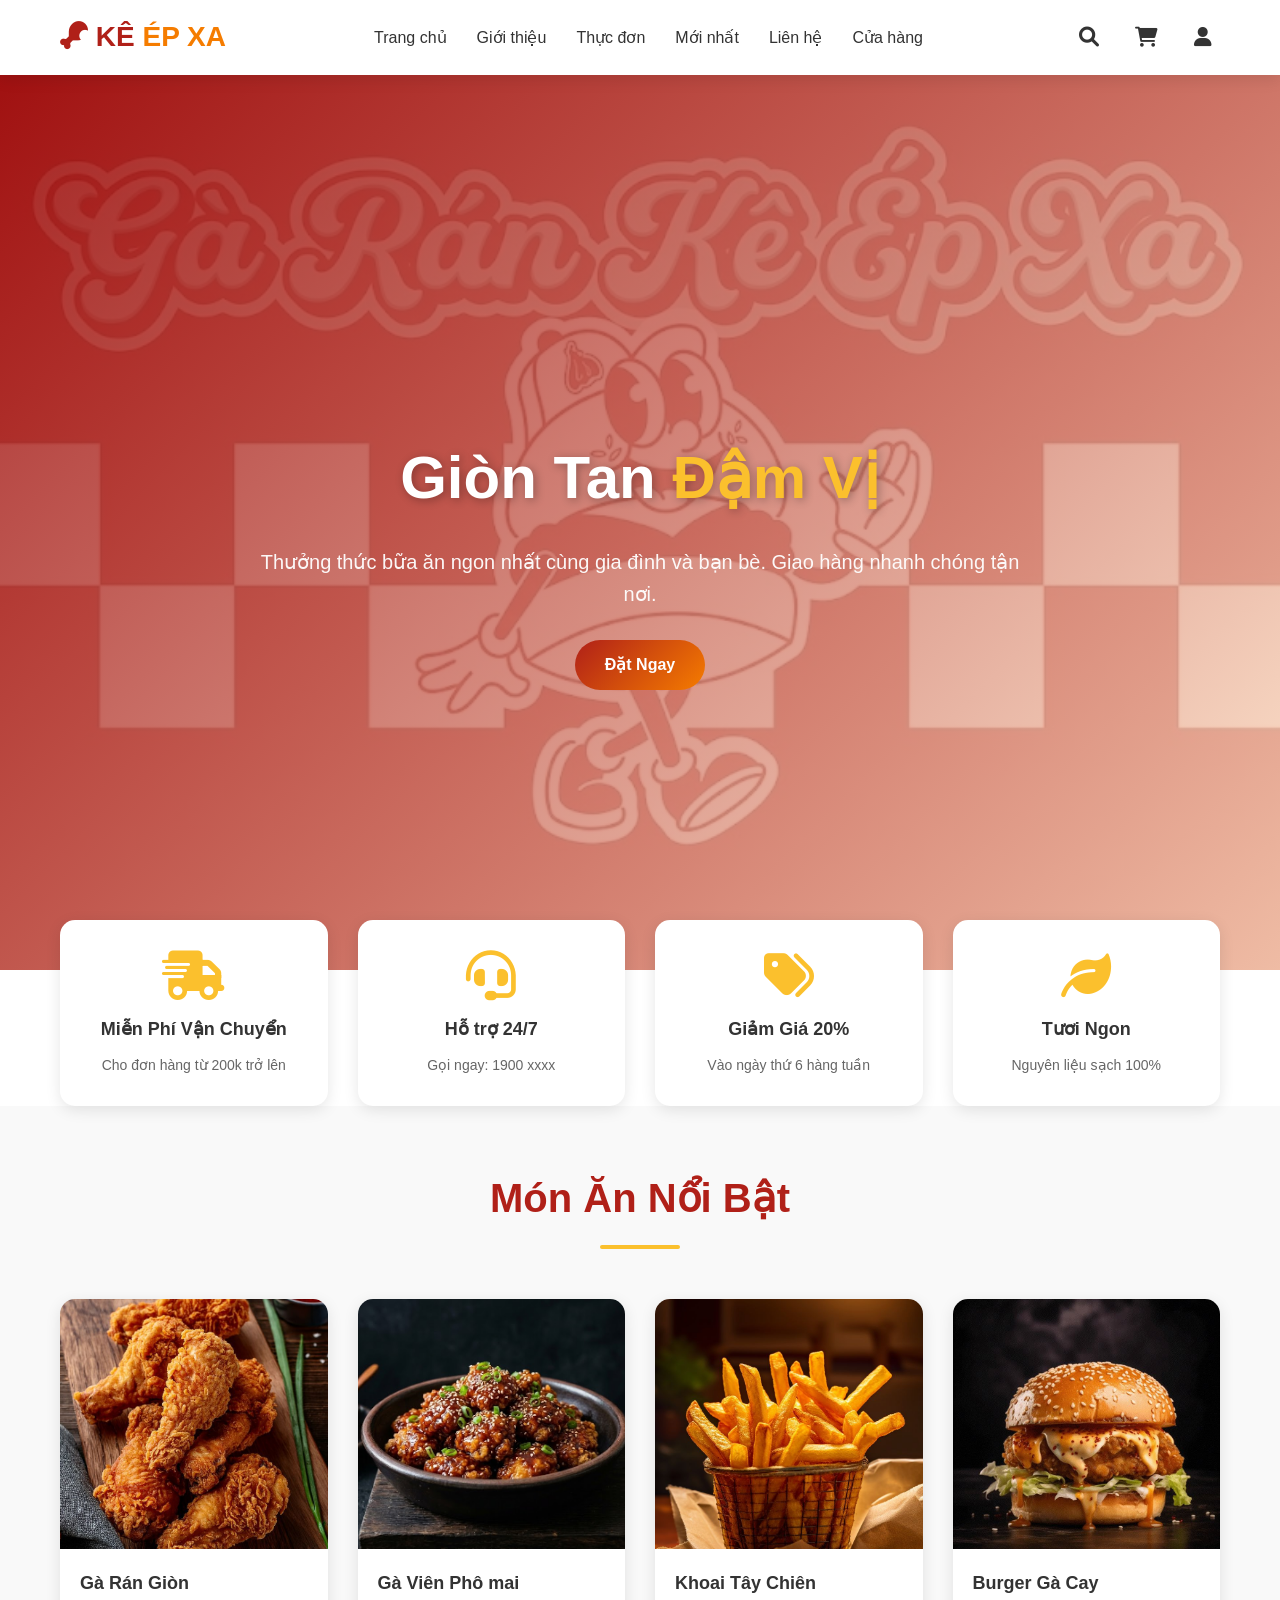
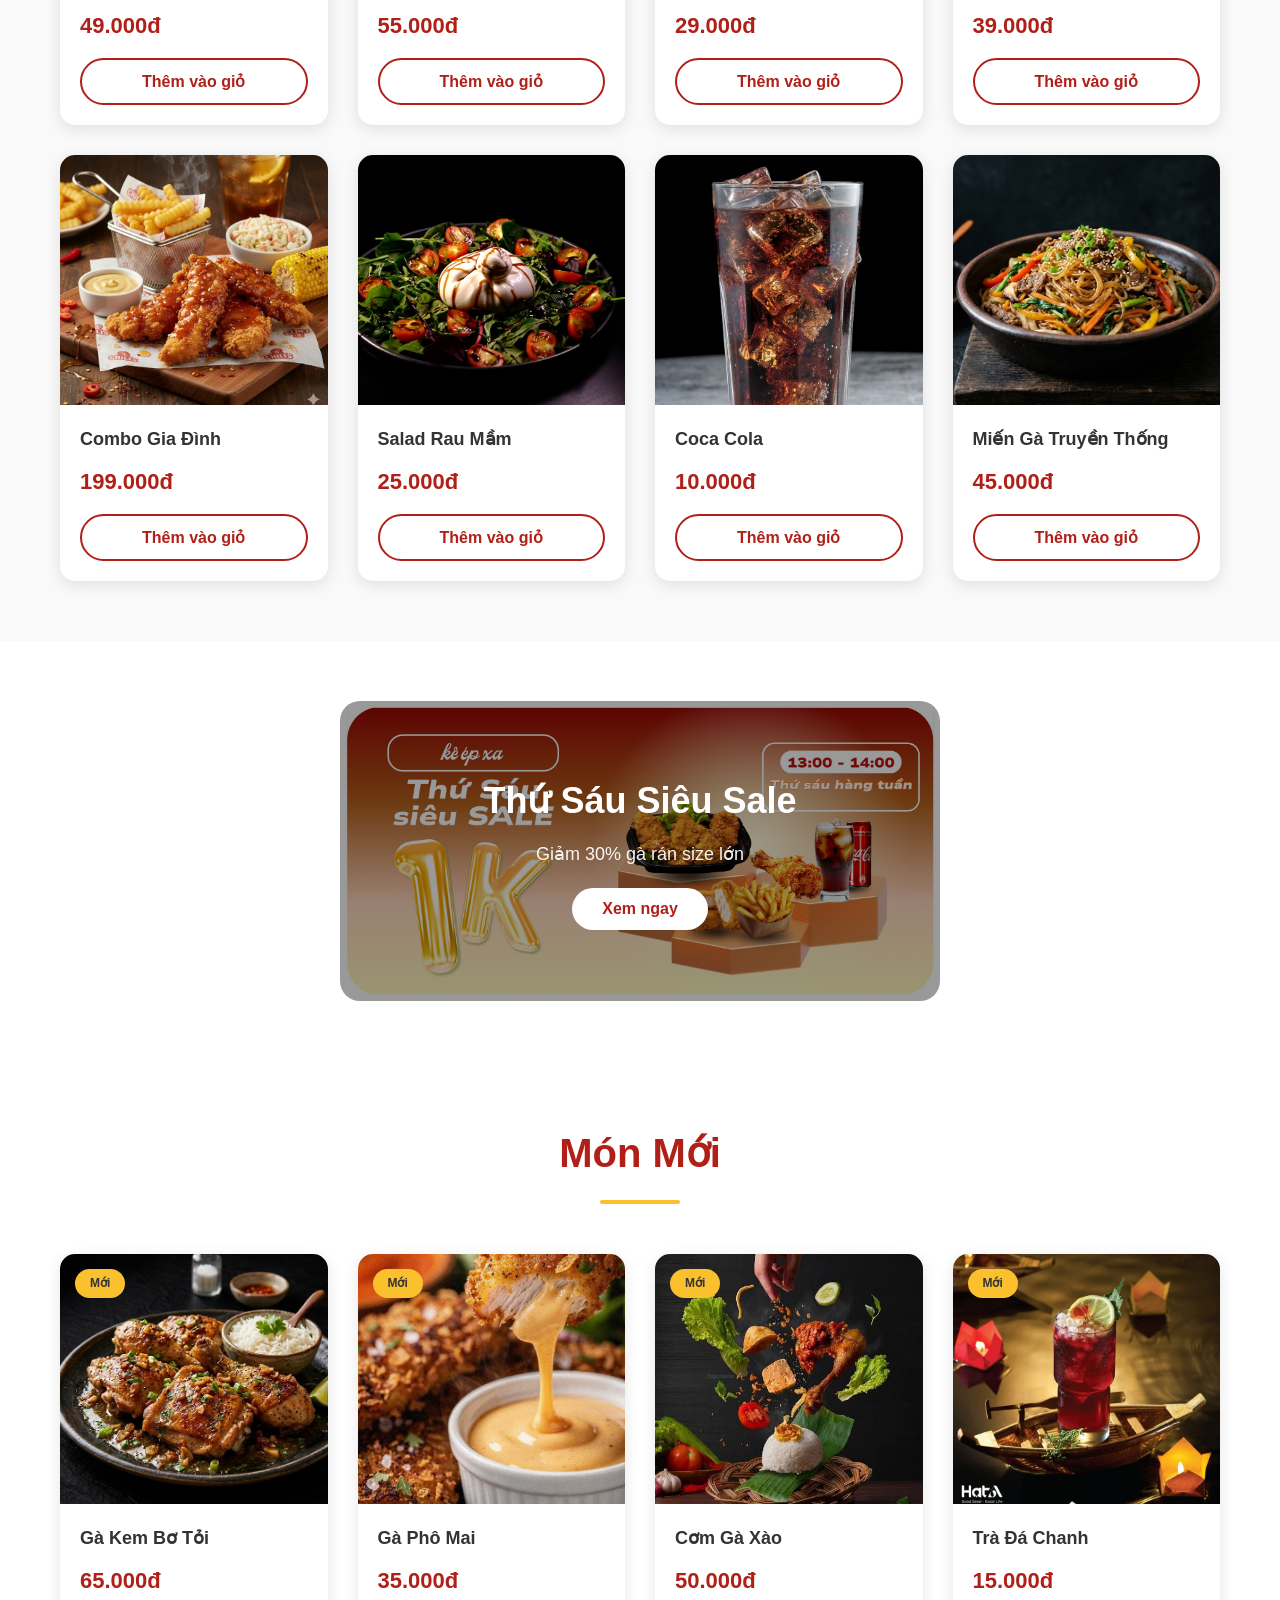
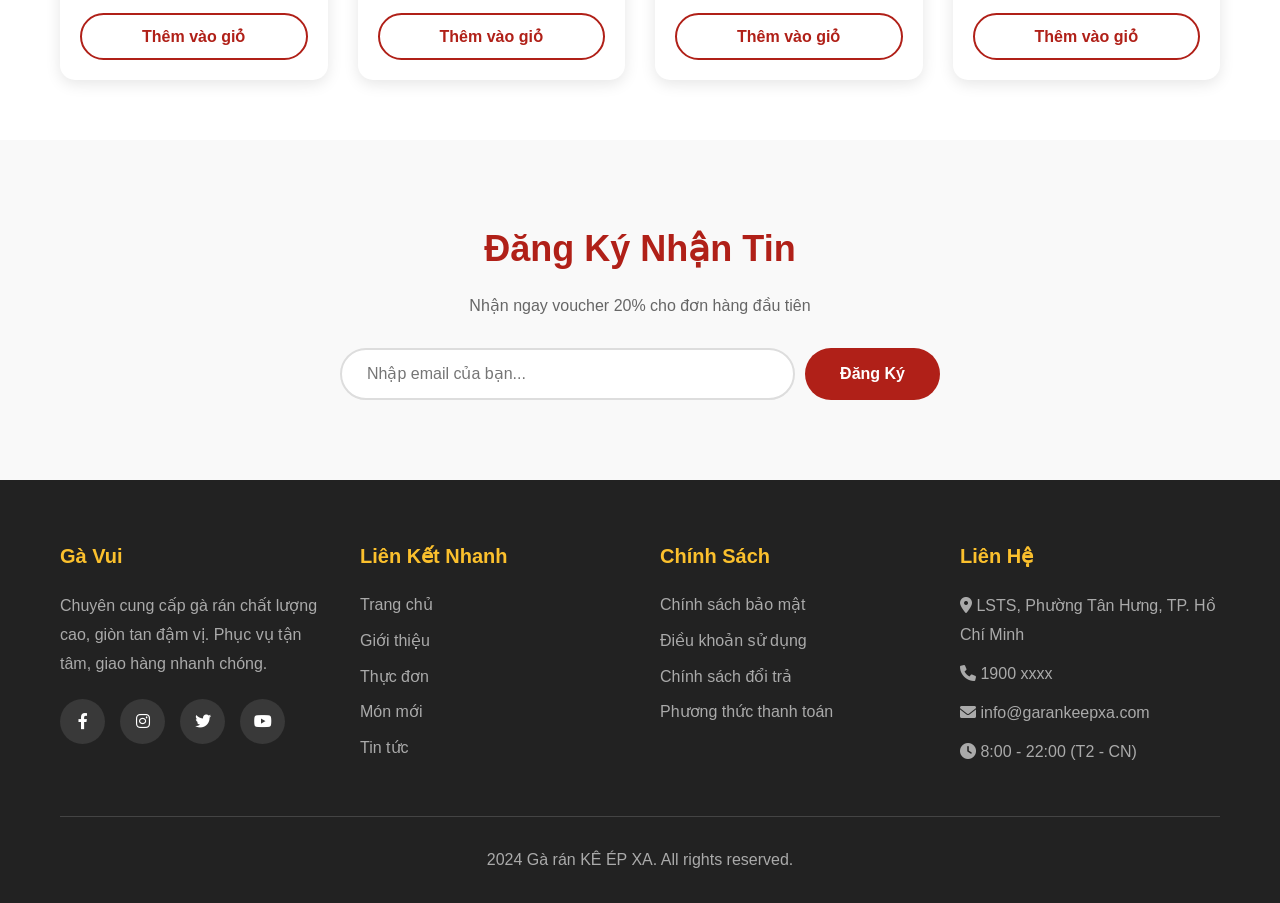
==== commit 15521035: "themblog" ====
--- a/index.html
+++ b/index.html
@@ -16,9 +16,10 @@
             <nav class="navbar">
                 <a href="index.html">Trang chủ</a>
                 <a href="about.html">Giới thiệu</a>
-                <a href="#products">Thực đơn </a>
-                <a href="#new-products">Mới nhất</a>
-                <a href="#footer">Liên hệ</a>
+                <a href="product.html">Thực đơn </a>
+                <a href="new-products.html">Mới nhất</a>
+                <a href="contact.html">Liên hệ</a>
+                <a href="shop.html">Cửa hàng</a>
             </nav>
             <div class="icons">
                 <i class="fa-solid fa-magnifying-glass"></i>
@@ -241,7 +242,7 @@
                 </div>
             </div>
             <div class="footer-bottom">
-                <p> 2024 Gà Vui. All rights reserved.</p>
+                <p> 2024 Gà rán KÊ ÉP XA. All rights reserved.</p>
             </div>
         </div>
     </footer>
--- a/style.css
+++ b/style.css
@@ -581,6 +581,27 @@
         font-size: 28px;
     }
 
+    #blog {
+        padding: 10px;
+    }
+
+    #blog .blog-box {
+        display: flex;
+        flex-direction: column;
+        gap: 20px;
+        align-items: flex-start;
+    }
+
+    #blog .blog-img {
+        width: 100%;
+        margin-right: 0;
+        margin-bottom: 30px;
+    }
+
+    #blog .blog-details {
+        width: 100%;
+    }
+
 }
 
 .sm-banner{
@@ -902,4 +923,115 @@
 iframe {
   width: 100%;
   border: 0;
-}+}
+
+<<<<<<< HEAD
+.blog-hero {
+    background: linear-gradient(rgba(0,0,0,0.6), rgba(0,0,0,0.6)), url('./img/bannerblog.jpg');
+    background-size: cover;
+    background-position: center;
+    height: 40vh; 
+    display: flex;
+    align-items: center;
+    justify-content: center;
+    text-align: center;
+    color: #fff;
+}
+
+.blog-hero h1 {
+    font-size: 3rem;
+}
+
+.blog-info h3 {
+    font-size: 1.2rem;
+    line-height: 1.4;
+    display: -webkit-box;
+    -webkit-line-clamp: 2;
+    -webkit-box-orient: vertical;
+    overflow: hidden;
+}
+
+.blog-info a:hover {
+    text-decoration: underline;
+}
+=======
+#page-header .blog-header {
+    background: linear-gradient(135deg, rgba(176, 32, 24, 0.9), rgba(245, 124, 0, 0.85)), url("./img/blog-header.jpg") center/cover no-repeat;
+    color: var(--white);
+    text-align: center;
+    padding: 80px 20px;
+    border-radius: 20px;
+    margin: 30px 0;
+    background-image: url("img/banner.jpg")
+}
+
+#blog {
+    padding: 150px 150px 0 150px;
+
+}
+
+#blog .blog-box {
+    display: flex;
+    align-items: center;
+    gap: 30px;
+    width: 100%;
+    position: relative;
+    padding-bottom: 50px;
+}
+
+#blog .blog-box .blog-img {
+    width: 40%;
+    border-radius: 15px;
+    overflow: hidden;
+    margin-right: 40px;
+}
+
+#blog img {
+    width: 100%;
+    height: 300px;
+    object-fit: cover;
+    transition: var(--transition);
+}
+
+#blog .blog-details {
+    width: 60%;
+}
+
+#blog .blog-details a {
+    display: inline-block;
+    font-size: 16px;
+    font-weight: 600;
+    color: #fff;
+    background: linear-gradient(135deg, var(--primary-red), var(--primary-orange));
+    border-radius: 30px;
+    padding: 10px 22px;
+    transition: var(--transition);
+    text-decoration: none;
+    box-shadow: 0 6px 15px rgba(176, 32, 24, 0.3);
+    margin-top: 15px;
+}
+
+#blog .blog-details a::after {
+    content: none;
+}
+
+#blog .blog-details a:hover {
+    transform: translateY(-2px);
+    background: linear-gradient(135deg, var(--primary-orange), var(--primary-red));
+    box-shadow: 0 8px 18px rgba(176, 32, 24, 0.4);
+    color: #fff;
+}
+
+#blog .blog-details a:focus-visible {
+    outline: 2px solid var(--primary-yellow);
+    outline-offset: 4px;
+}
+
+/* #blog .blog-box h1 {
+    position: absolute;
+    top: -40px;
+    font-size: 70px;
+    color: grey;
+    z-index: -9;
+} */
+>>>>>>> 2d2755159c1110e4eec2b9e1b0e12a2f2c2a860e
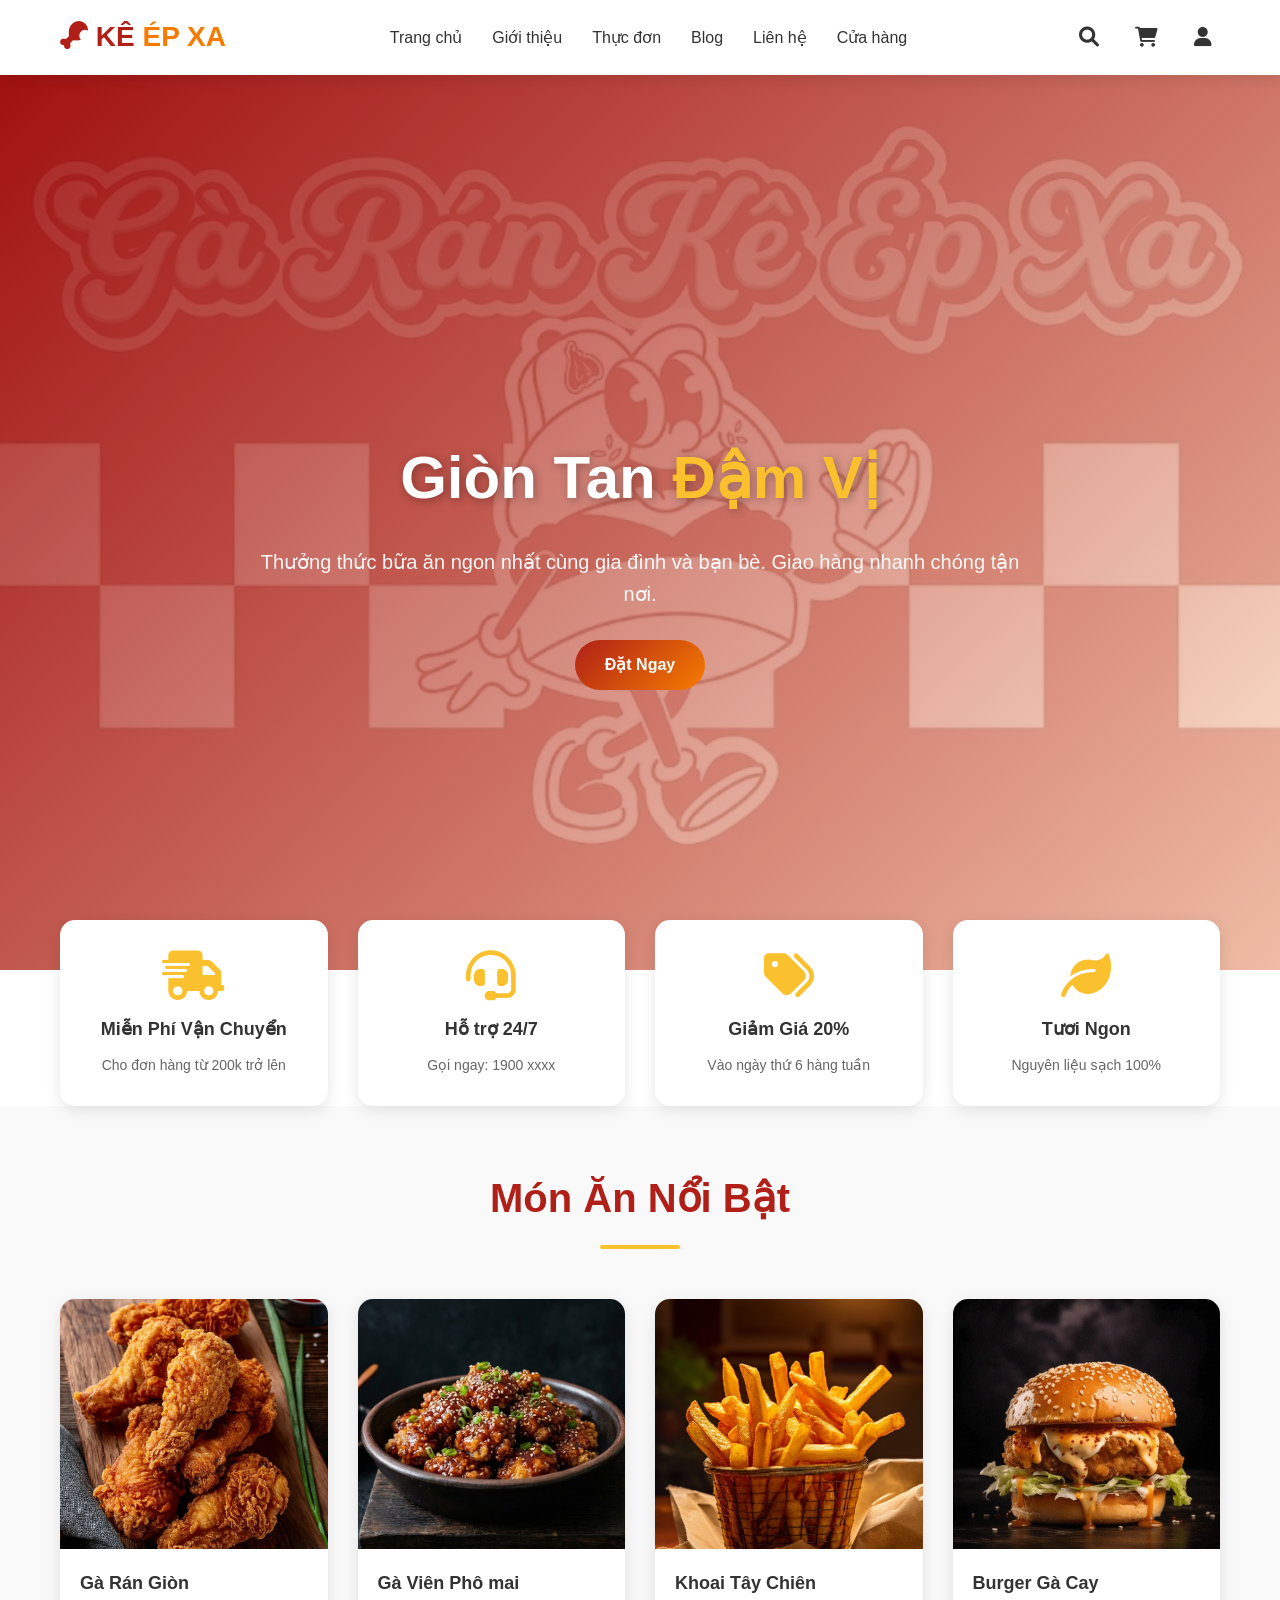
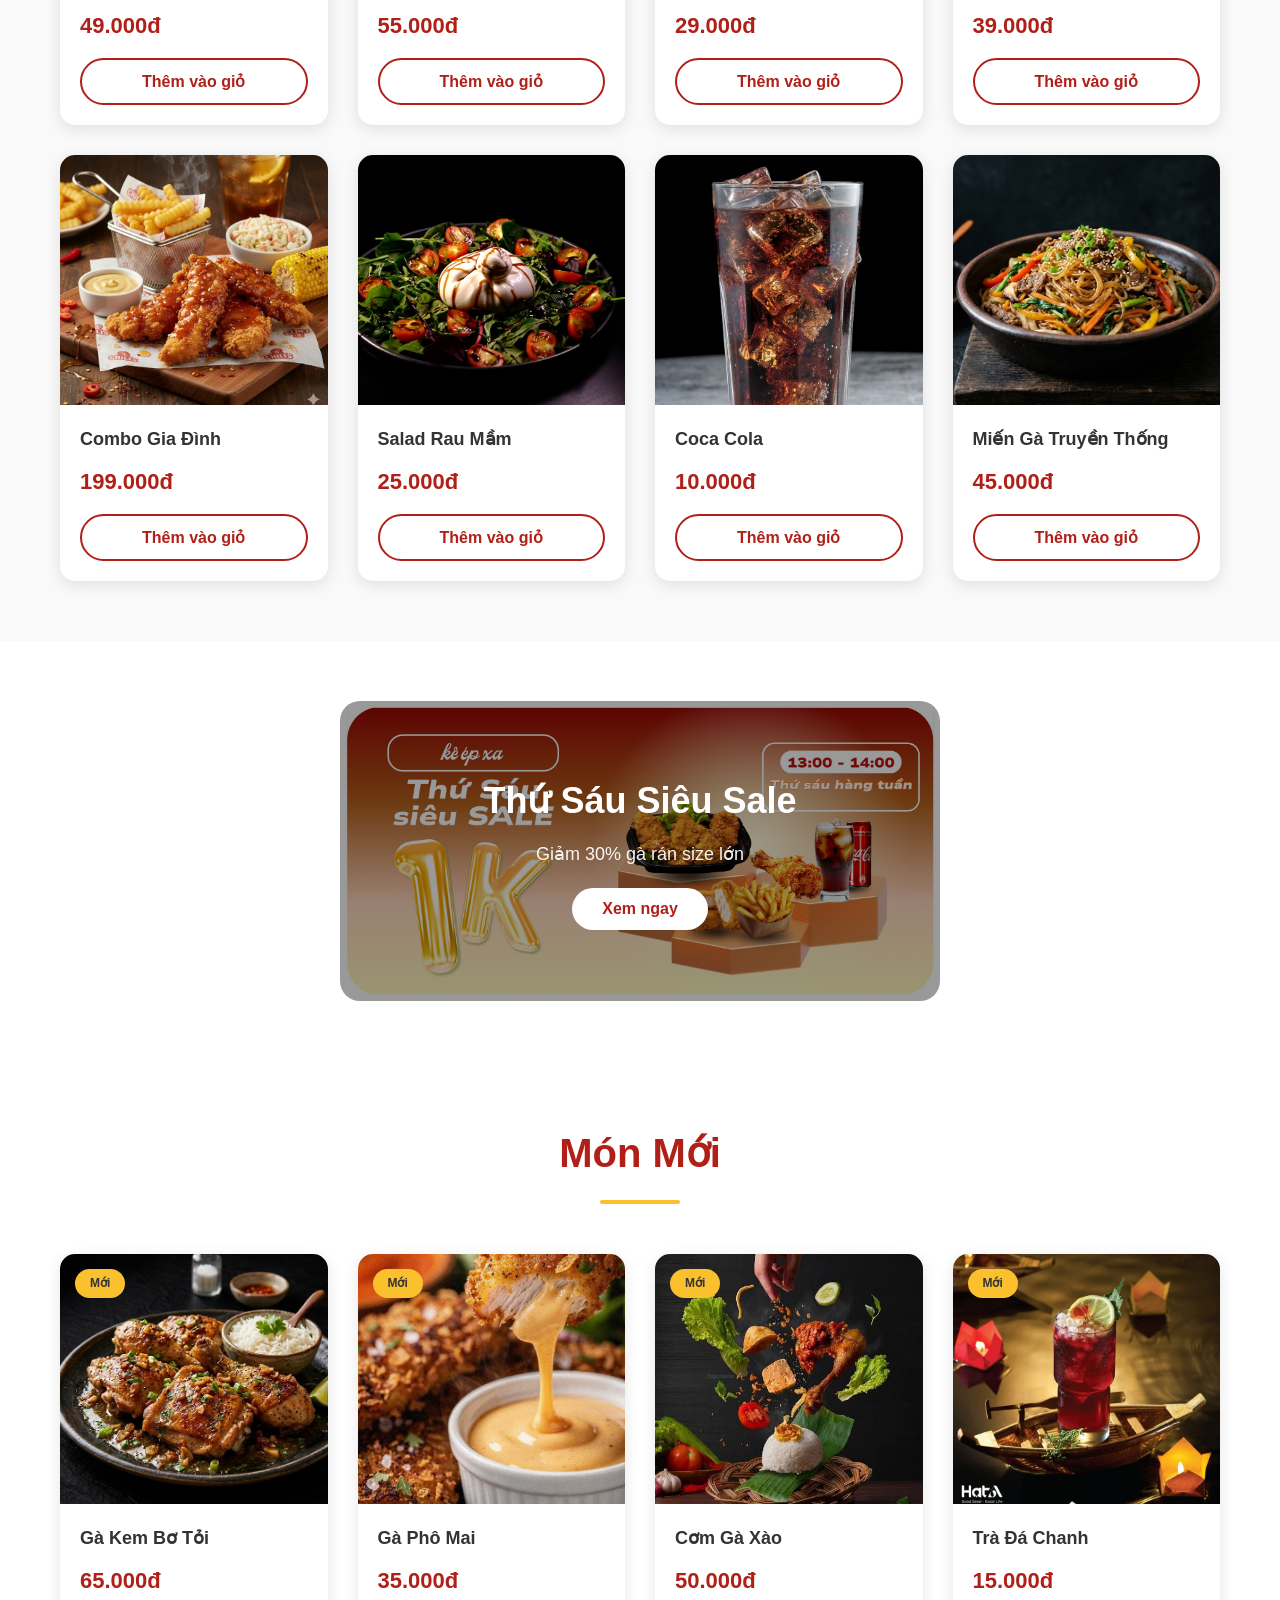
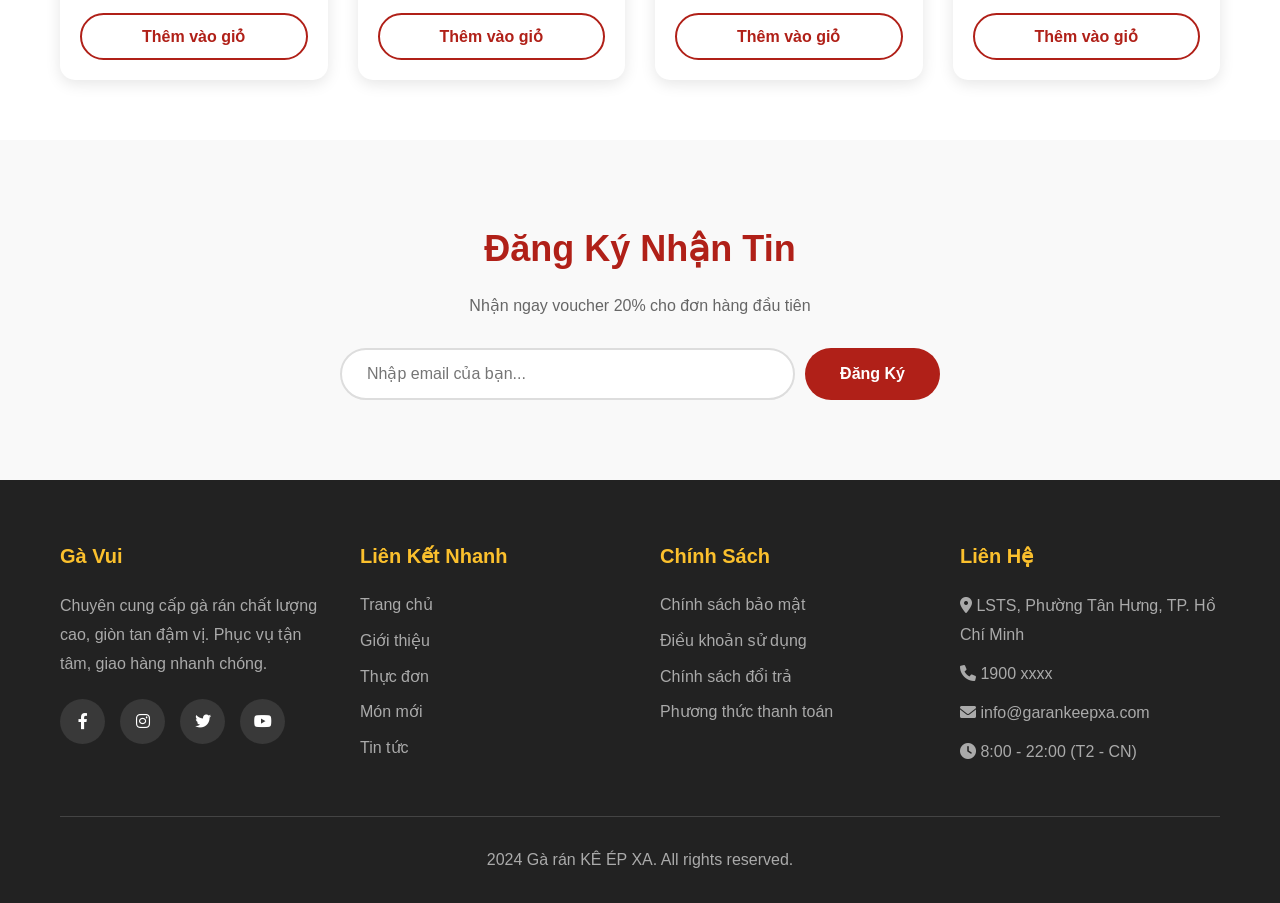
==== commit 5952a39c: "giaodiensuatrang" ====
--- a/index.html
+++ b/index.html
@@ -17,7 +17,7 @@
                 <a href="index.html">Trang chủ</a>
                 <a href="about.html">Giới thiệu</a>
                 <a href="product.html">Thực đơn </a>
-                <a href="new-products.html">Mới nhất</a>
+                <a href="./blog.html">Blog</a>
                 <a href="contact.html">Liên hệ</a>
                 <a href="shop.html">Cửa hàng</a>
             </nav>
--- a/style.css
+++ b/style.css
@@ -925,7 +925,6 @@
   border: 0;
 }
 
-<<<<<<< HEAD
 .blog-hero {
     background: linear-gradient(rgba(0,0,0,0.6), rgba(0,0,0,0.6)), url('./img/bannerblog.jpg');
     background-size: cover;
@@ -954,84 +953,44 @@
 .blog-info a:hover {
     text-decoration: underline;
 }
-=======
-#page-header .blog-header {
-    background: linear-gradient(135deg, rgba(176, 32, 24, 0.9), rgba(245, 124, 0, 0.85)), url("./img/blog-header.jpg") center/cover no-repeat;
-    color: var(--white);
-    text-align: center;
-    padding: 80px 20px;
-    border-radius: 20px;
-    margin: 30px 0;
-    background-image: url("img/banner.jpg")
-}
-
-#blog {
-    padding: 150px 150px 0 150px;
-
-}
-
-#blog .blog-box {
-    display: flex;
-    align-items: center;
-    gap: 30px;
-    width: 100%;
-    position: relative;
-    padding-bottom: 50px;
-}
-
-#blog .blog-box .blog-img {
-    width: 40%;
-    border-radius: 15px;
-    overflow: hidden;
-    margin-right: 40px;
-}
-
-#blog img {
-    width: 100%;
-    height: 300px;
-    object-fit: cover;
-    transition: var(--transition);
-}
-
-#blog .blog-details {
-    width: 60%;
-}
-
-#blog .blog-details a {
-    display: inline-block;
-    font-size: 16px;
-    font-weight: 600;
-    color: #fff;
-    background: linear-gradient(135deg, var(--primary-red), var(--primary-orange));
-    border-radius: 30px;
-    padding: 10px 22px;
-    transition: var(--transition);
-    text-decoration: none;
-    box-shadow: 0 6px 15px rgba(176, 32, 24, 0.3);
-    margin-top: 15px;
-}
-
-#blog .blog-details a::after {
-    content: none;
-}
-
-#blog .blog-details a:hover {
-    transform: translateY(-2px);
-    background: linear-gradient(135deg, var(--primary-orange), var(--primary-red));
-    box-shadow: 0 8px 18px rgba(176, 32, 24, 0.4);
-    color: #fff;
-}
-
-#blog .blog-details a:focus-visible {
-    outline: 2px solid var(--primary-yellow);
-    outline-offset: 4px;
-}
-
-/* #blog .blog-box h1 {
-    position: absolute;
-    top: -40px;
-    font-size: 70px;
-    color: grey;
-    z-index: -9;
-} */
->>>>>>> 2d2755159c1110e4eec2b9e1b0e12a2f2c2a860e
+.about-hero {
+  background: linear-gradient(rgba(64, 3, 3, 0.6), rgba(64, 3, 3, 0.6)), url('./img/combo.jpg') center/cover no-repeat;
+  height: 300px;
+  display: flex;
+  align-items: center;
+  justify-content: center;
+  color: #fff;
+  text-align: center;
+}
+
+.about-content { 
+  padding: 60px 0; 
+  line-height: 1.8; 
+}
+
+.about-grid { 
+  display: grid; 
+  grid-template-columns: 1fr 1fr; 
+  gap: 40px; 
+  align-items: center; 
+}
+
+.about-text h2 { 
+  color: #ff4757; 
+  margin-bottom: 20px; 
+}
+
+.about-img img { 
+  width: 100%; 
+  border-radius: 15px; 
+  box-shadow: 0 10px 20px rgba(0,0,0,0.1); 
+}
+
+marquee { 
+  background: #ffe3e9; 
+  width: 100%; 
+  padding: 10px 0; 
+  font-weight: 600; 
+}
+
+ @media (max-width: 768px) { .about-grid { grid-template-columns: 1fr;}}
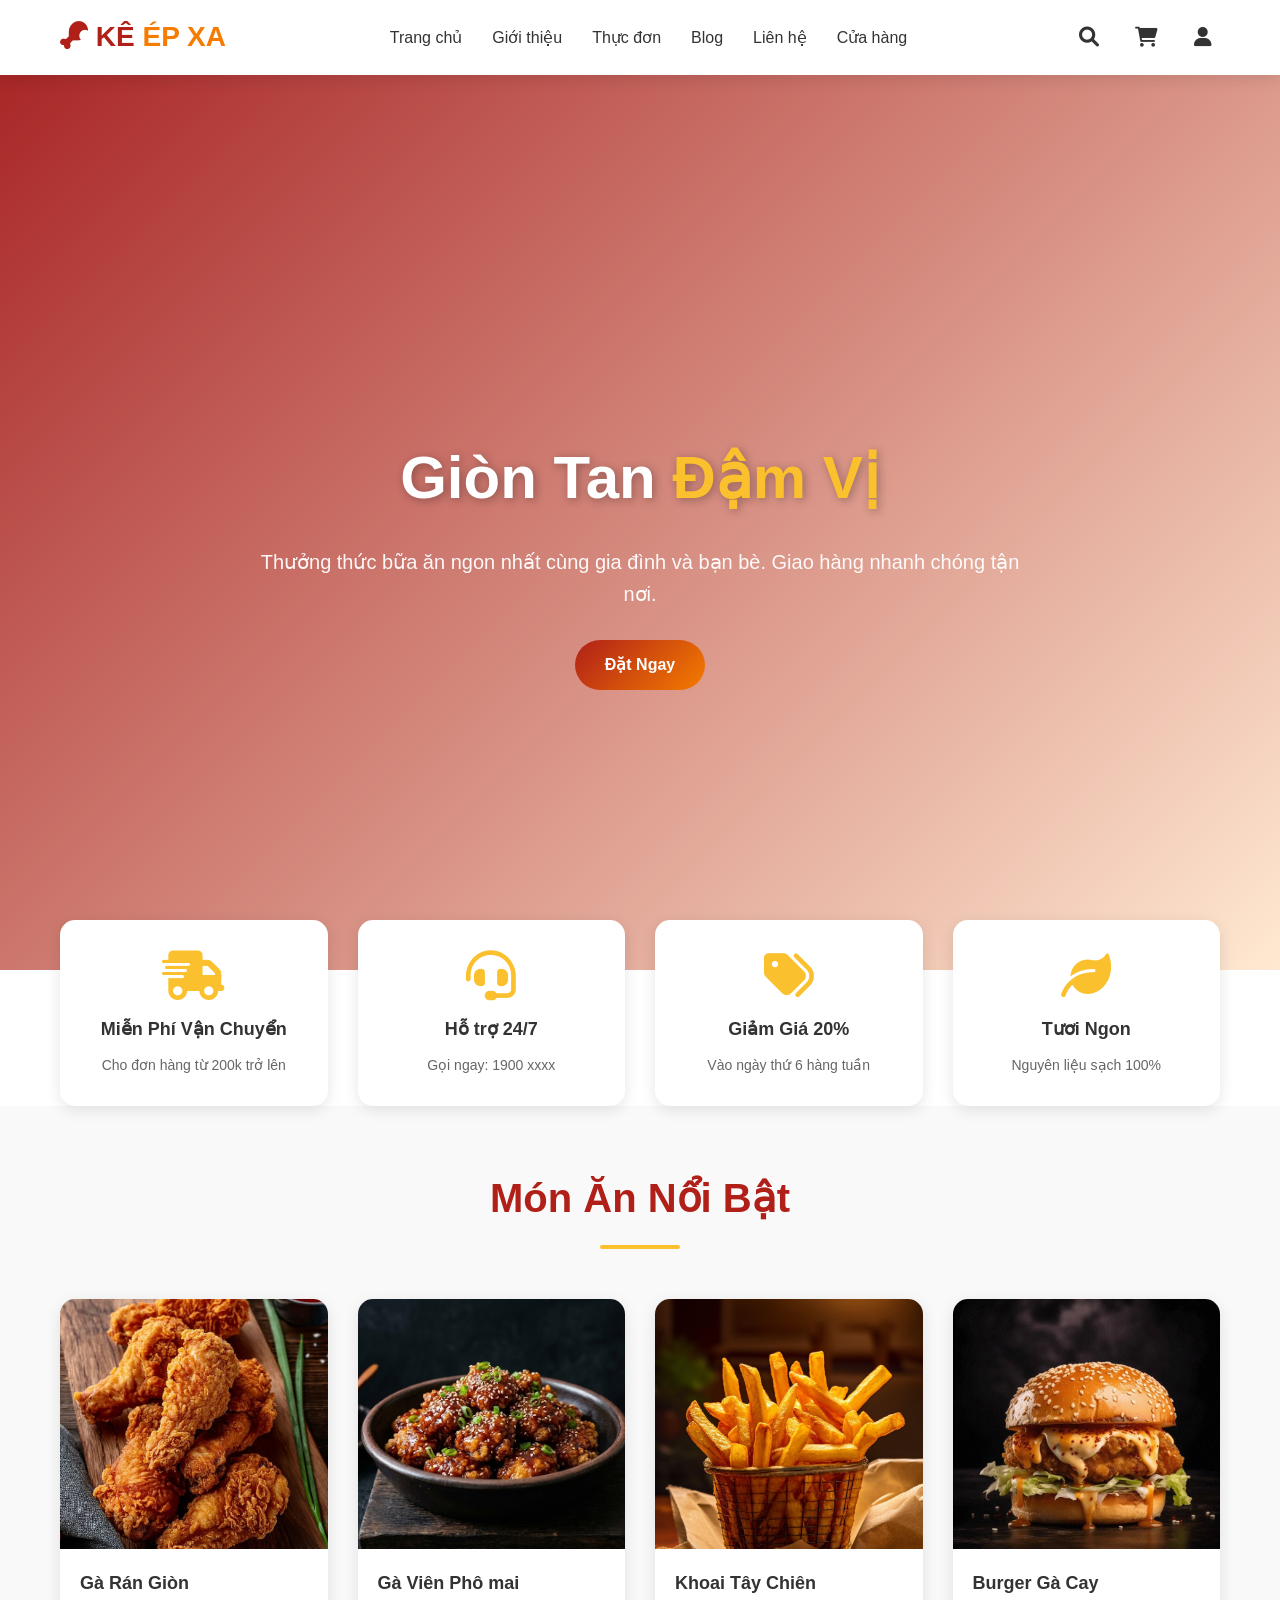
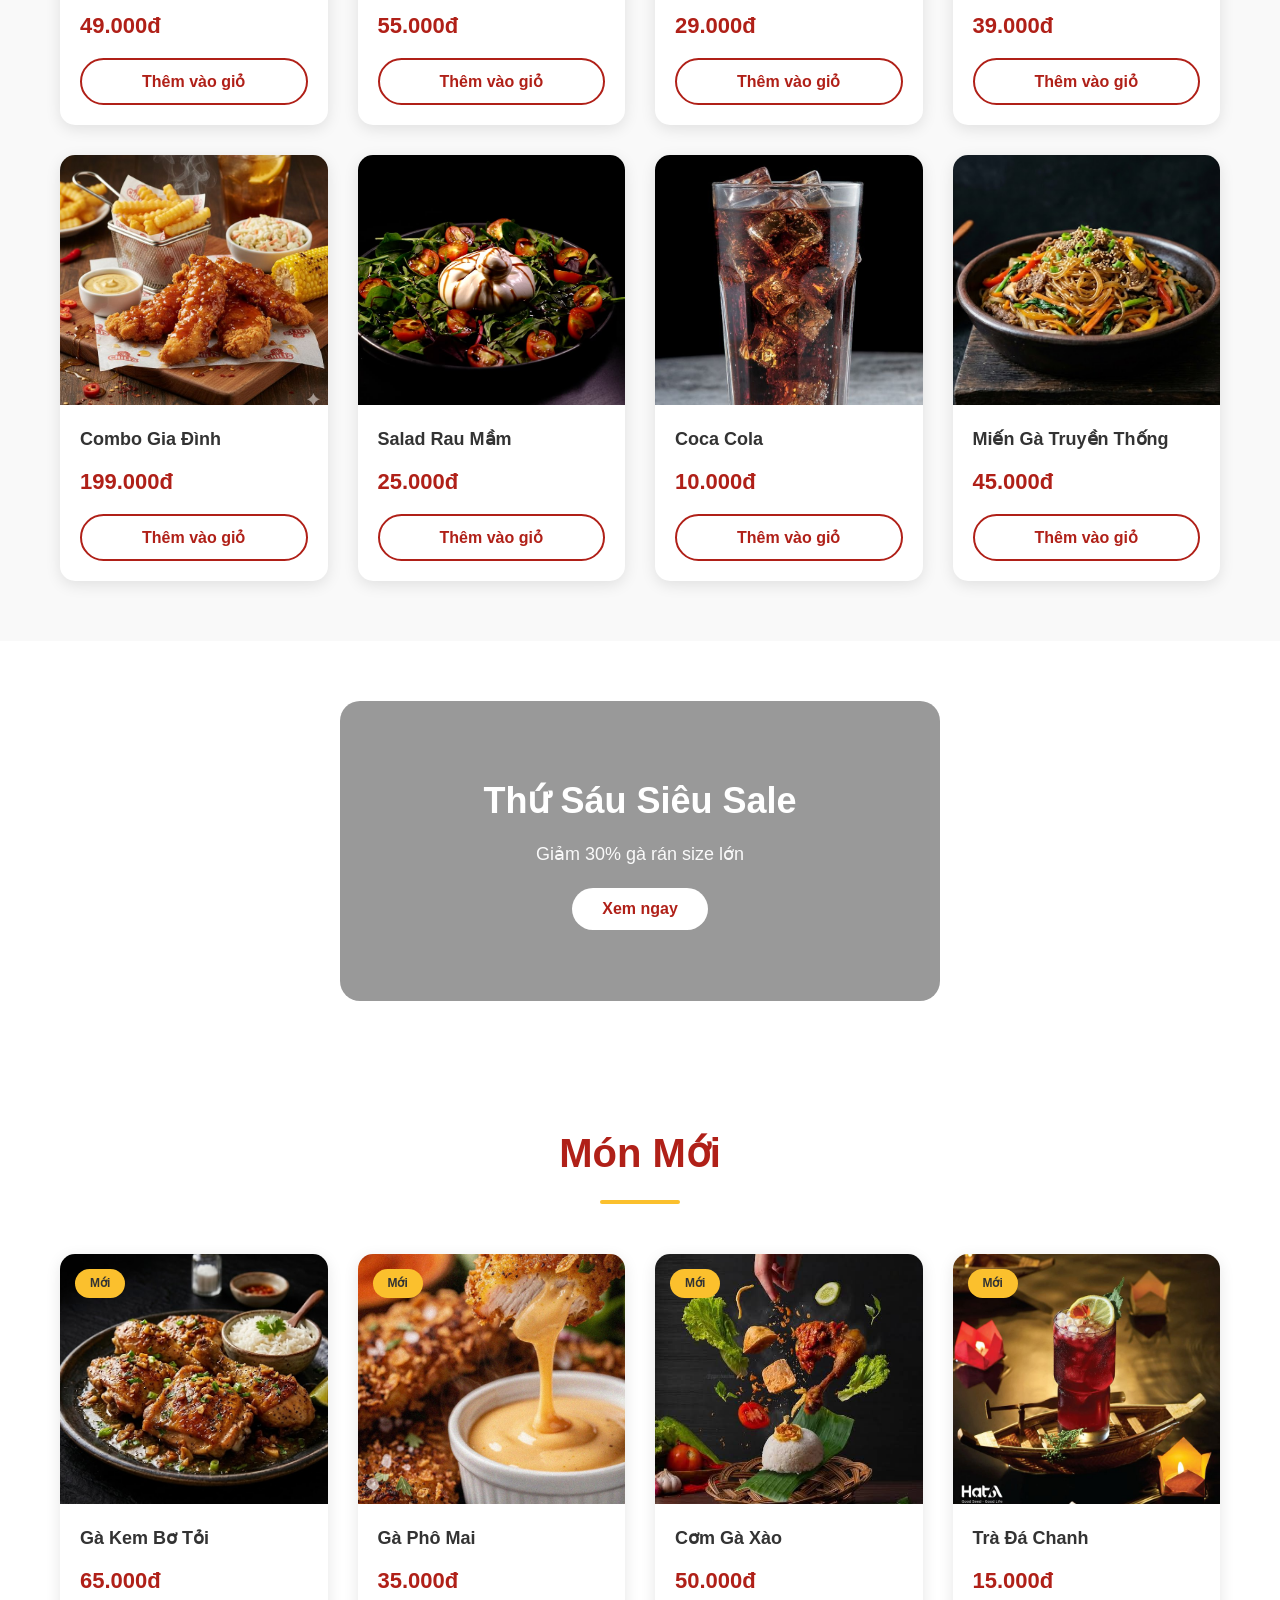
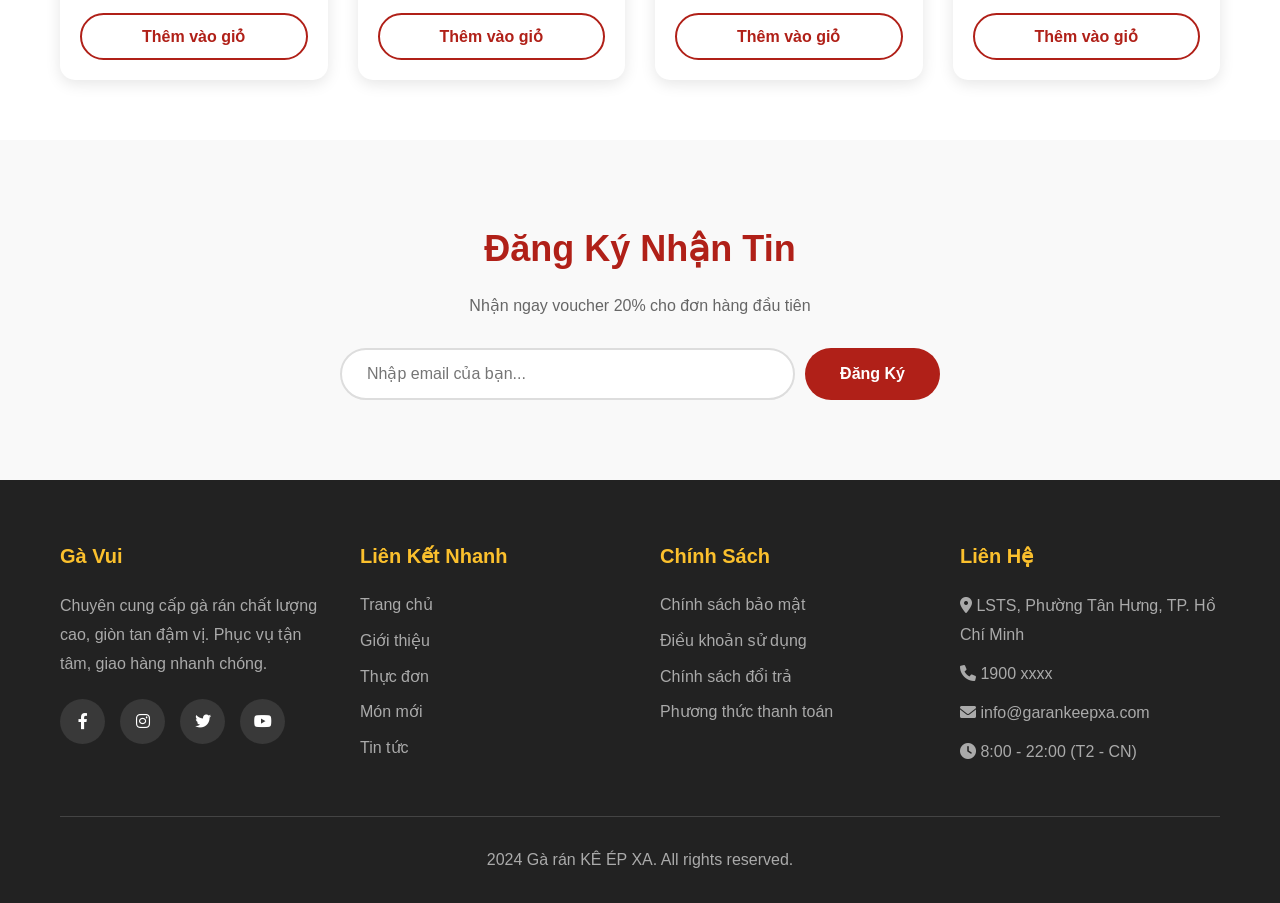
==== commit 9f6c8307: "xinloitrieutam" ====
--- a/index.html
+++ b/index.html
@@ -4,7 +4,7 @@
     <meta charset="UTF-8">
     <meta name="viewport" content="width=device-width, initial-scale=1.0">
     <title>Gà Vui - Hương Vị Vàng Giòn</title>
-    <link rel="stylesheet" href="./style.css">
+    <link rel="stylesheet" href="./css/style.css">
     <link rel="stylesheet" href="https://cdnjs.cloudflare.com/ajax/libs/font-awesome/6.0.0/css/all.min.css">
 </head>
 <body>
--- a/css/style.css
+++ b/css/style.css
@@ -0,0 +1,996 @@
+* {
+    margin: 0;
+    padding: 0;
+    box-sizing: border-box;
+}
+
+html {
+    scroll-behavior: smooth;
+}
+
+:root {
+    --primary-red: #B02018;
+    --primary-orange: #F57C00;
+    --primary-yellow: #FBC02D;
+    --dark-text: #333;
+    --light-text: #666;
+    --white: #fff;
+    --light-bg: #f9f9f9;
+    --shadow: 0 4px 15px rgba(0, 0, 0, 0.1);
+    --transition: all 0.3s ease;
+}
+
+body {
+    font-family: 'Segoe UI', Tahoma, Geneva, Verdana, sans-serif;
+    line-height: 1.6;
+    color: var(--dark-text);
+    background-color: var(--white);
+    padding-top: 70px;
+}
+
+section {
+    scroll-margin-top: 90px;
+}
+
+a {
+    text-decoration: none;
+    color: inherit;
+}
+
+ul {
+    list-style: none;
+}
+
+img {
+    max-width: 100%;
+    height: auto;
+    display: block;
+}
+
+.container {
+    max-width: 1200px;
+    margin: 0 auto;
+    padding: 0 20px;
+}
+
+.section-padding {
+    padding: 60px 0;
+}
+
+.btn {
+    display: inline-block;
+    padding: 12px 30px;
+    border: none;
+    border-radius: 25px;
+    font-size: 16px;
+    font-weight: 600;
+    cursor: pointer;
+    transition: var(--transition);
+}
+
+.btn-primary {
+    background: linear-gradient(135deg, var(--primary-red), var(--primary-orange));
+    color: var(--white);
+}
+
+.btn-primary:hover {
+    background: linear-gradient(135deg, var(--primary-orange), var(--primary-red));
+    transform: translateY(-2px);
+    box-shadow: 0 5px 20px rgba(211, 47, 47, 0.4);
+}
+
+.btn-outline {
+    background: transparent;
+    border: 2px solid var(--primary-red);
+    color: var(--primary-red);
+}
+
+.btn-outline:hover {
+    background: var(--primary-red);
+    color: var(--white);
+}
+
+.btn-white {
+    background: var(--white);
+    color: var(--primary-red);
+}
+
+.btn-white:hover {
+    background: var(--primary-yellow);
+    color: var(--dark-text);
+}
+
+.header {
+    background: var(--white);
+    box-shadow: var(--shadow);
+    position: fixed;
+    top: 0;
+    left: 0;
+    right: 0;
+    z-index: 1000;
+    transition: var(--transition);
+}
+
+.header .container {
+    display: flex;
+    justify-content: space-between;
+    align-items: center;
+    padding: 15px 20px;
+}
+
+.logo {
+    font-size: 28px;
+    font-weight: 800;
+    color: var(--primary-red);
+}
+
+.logo span {
+    color: var(--primary-orange);
+}
+
+.navbar {
+    display: flex;
+    gap: 30px;
+}
+
+.navbar a {
+    font-weight: 500;
+    color: var(--dark-text);
+    transition: var(--transition);
+    position: relative;
+}
+
+.navbar a::after {
+    content: '';
+    position: absolute;
+    bottom: -5px;
+    left: 0;
+    width: 0;
+    height: 3px;
+    background: var(--primary-yellow);
+    transition: var(--transition);
+}
+
+.navbar a:hover {
+    color: var(--primary-red);
+}
+
+.navbar a:hover::after {
+    width: 100%;
+}
+
+.icons {
+    display: flex;
+    gap: 20px;
+}
+
+.icons i {
+    font-size: 20px;
+    color: var(--dark-text);
+    cursor: pointer;
+    transition: var(--transition);
+    padding: 8px;
+    border-radius: 50%;
+}
+
+.icons i:hover {
+    color: var(--primary-red);
+    background: rgba(211, 47, 47, 0.1);
+}
+
+.hero {
+    height: 500px;
+    min-height: 100vh;
+    display: flex;
+    align-items: center;
+    justify-content: center;
+    text-align: center;
+    padding-top: 80px;
+    background:
+    linear-gradient(135deg, rgba(159, 15, 15, 0.9), rgba(255, 227, 198, 0.8)),
+    url("./img/background.jpg");
+
+    background-size: cover;
+    background-position: center;
+    background-repeat: no-repeat;
+}
+
+.hero-content {
+    max-width: 800px;
+    padding: 20px;
+}
+
+
+.hero {
+    position: relative;
+}
+
+.hero-content {
+    position: relative;
+    z-index: 2;
+}
+
+.hero h1 {
+    font-size: 60px;
+    color: var(--white);
+    margin-bottom: 20px;
+    text-shadow: 2px 2px 10px rgba(0, 0, 0, 0.3);
+}
+
+.hero .highlight {
+    color: var(--primary-yellow);
+}
+
+.hero p {
+    font-size: 20px;
+    color: var(--white);
+    margin-bottom: 30px;
+    opacity: 0.95;
+}
+
+.features {
+    display: grid;
+    grid-template-columns: repeat(4, 1fr);
+    gap: 30px;
+    margin-top: -50px;
+    position: relative;
+    z-index: 10;
+}
+
+.feature-box {
+    background: var(--white);
+    padding: 30px 20px;
+    border-radius: 15px;
+    text-align: center;
+    box-shadow: var(--shadow);
+    transition: var(--transition);
+}
+
+.feature-box:hover {
+    transform: translateY(-10px);
+}
+
+.feature-box i {
+    font-size: 50px;
+    color: var(--primary-yellow);
+    margin-bottom: 15px;
+}
+
+.feature-box h3 {
+    font-size: 18px;
+    color: var(--dark-text);
+    margin-bottom: 10px;
+}
+
+.feature-box p {
+    font-size: 14px;
+    color: var(--light-text);
+}
+
+
+.section-title {
+    text-align: center;
+    font-size: 40px;
+    color: var(--primary-red);
+    margin-bottom: 50px;
+    position: relative;
+}
+
+.section-title::after {
+    content: '';
+    display: block;
+    width: 80px;
+    height: 4px;
+    background: var(--primary-yellow);
+    margin: 15px auto 0;
+    border-radius: 2px;
+}
+
+.products {
+    background: var(--light-bg);
+}
+
+.product-grid {
+    display: grid;
+    grid-template-columns: repeat(4, 1fr);
+    gap: 30px;
+}
+
+.product-card {
+    background: var(--white);
+    border-radius: 15px;
+    overflow: hidden;
+    box-shadow: var(--shadow);
+    transition: var(--transition);
+}
+
+.product-card:hover {
+    transform: translateY(-10px);
+    box-shadow: 0 10px 30px rgba(0, 0, 0, 0.15);
+}
+
+.product-img {
+    position: relative;
+    overflow: hidden;
+}
+
+.product-img img {
+    width: 100%;
+    height: 250px;
+    object-fit: cover;
+    transition: var(--transition);
+}
+
+.product-card:hover .product-img img {
+    transform: scale(1.1);
+}
+
+.product-card h3 {
+    padding: 20px 20px 10px;
+    font-size: 18px;
+    color: var(--dark-text);
+}
+
+.product-card .price {
+    padding: 0 20px;
+    font-size: 22px;
+    font-weight: 700;
+    color: var(--primary-red);
+}
+
+.product-card .btn {
+    margin: 15px 20px 20px;
+    width: calc(100% - 40px);
+}
+
+.new-products {
+    background: var(--white);
+}
+
+.new-tag {
+    position: absolute;
+    top: 15px;
+    left: 15px;
+    background: var(--primary-yellow);
+    color: var(--dark-text);
+    padding: 5px 15px;
+    border-radius: 20px;
+    font-size: 12px;
+    font-weight: 700;
+}
+
+.banner-img{
+    width: 100%;
+    height: 100%;
+}
+
+.banner-box {
+    max-width: 600px;
+    margin: 0 auto;
+    text-align: center;
+    color: var(--white);
+}
+
+.banner-box h3 {
+    font-size: 36px;
+    margin-bottom: 15px;
+}
+
+.banner-box p {
+    font-size: 18px;
+    margin-bottom: 25px;
+    opacity: 0.95;
+}
+
+.newsletter {
+    background: var(--light-bg);
+    padding: 80px 0;
+}
+
+.newsletter-content {
+    max-width: 600px;
+    margin: 0 auto;
+    text-align: center;
+}
+
+.newsletter h2 {
+    font-size: 36px;
+    color: var(--primary-red);
+    margin-bottom: 15px;
+}
+
+.newsletter p {
+    color: var(--light-text);
+    margin-bottom: 30px;
+}
+
+.newsletter-form {
+    display: flex;
+    gap: 10px;
+}
+
+.newsletter-form input {
+    flex: 1;
+    padding: 15px 25px;
+    border: 2px solid #ddd;
+    border-radius: 30px;
+    font-size: 16px;
+    outline: none;
+    transition: var(--transition);
+}
+
+.newsletter-form input:focus {
+    border-color: var(--primary-red);
+}
+
+.newsletter-form button {
+    padding: 15px 35px;
+    background: var(--primary-red);
+    color: var(--white);
+    border: none;
+    border-radius: 30px;
+    font-size: 16px;
+    font-weight: 600;
+    cursor: pointer;
+    transition: var(--transition);
+}
+
+.newsletter-form button:hover {
+    background: var(--primary-orange);
+}
+
+
+.footer {
+    background: #222;
+    color: var(--white);
+    padding: 60px 0 30px;
+}
+
+.footer-content {
+    display: grid;
+    grid-template-columns: repeat(4, 1fr);
+    gap: 40px;
+    margin-bottom: 40px;
+}
+
+.footer-box h3 {
+    font-size: 20px;
+    color: var(--primary-yellow);
+    margin-bottom: 20px;
+}
+
+.footer-box p {
+    color: #aaa;
+    margin-bottom: 10px;
+    line-height: 1.8;
+}
+
+.footer-box ul li {
+    margin-bottom: 10px;
+}
+
+.footer-box ul li a {
+    color: #aaa;
+    transition: var(--transition);
+}
+
+.footer-box ul li a:hover {
+    color: var(--primary-orange);
+    padding-left: 5px;
+}
+
+.social-links {
+    display: flex;
+    gap: 15px;
+    margin-top: 20px;
+}
+
+.social-links a {
+    width: 45px;
+    height: 45px;
+    background: rgba(255, 255, 255, 0.1);
+    border-radius: 50%;
+    display: flex;
+    align-items: center;
+    justify-content: center;
+    color: var(--white);
+    transition: var(--transition);
+}
+
+.social-links a:hover {
+    background: var(--primary-red);
+    transform: translateY(-5px);
+}
+
+.footer-bottom {
+    text-align: center;
+    padding-top: 30px;
+    border-top: 1px solid #444;
+    color: #aaa;
+}
+
+
+@media (max-width: 1024px) {
+    .features {
+        grid-template-columns: repeat(2, 1fr);
+    }
+
+    .product-grid {
+        grid-template-columns: repeat(3, 1fr);
+    }
+
+    .footer-content {
+        grid-template-columns: repeat(2, 1fr);
+    }
+}
+
+@media (max-width: 768px) {
+    .header .container {
+        flex-wrap: wrap;
+    }
+
+    .navbar {
+        display: none;
+    }
+
+    .hero h1 {
+        font-size: 40px;
+    }
+
+    .hero p {
+        font-size: 16px;
+    }
+
+    .features {
+        grid-template-columns: 1fr;
+        margin-top: 30px;
+    }
+
+    .product-grid {
+        grid-template-columns: repeat(2, 1fr);
+    }
+
+    .section-title {
+        font-size: 30px;
+    }
+
+    .newsletter-form {
+        flex-direction: column;
+    }
+
+    .footer-content {
+        grid-template-columns: 1fr;
+        text-align: center;
+    }
+
+    .social-links {
+        justify-content: center;
+    }
+}
+
+@media (max-width: 480px) {
+    .product-grid {
+        grid-template-columns: 1fr;
+    }
+
+    .hero h1 {
+        font-size: 32px;
+    }
+
+    .banner-box h3 {
+        font-size: 28px;
+    }
+
+    #blog {
+        padding: 10px;
+    }
+
+    #blog .blog-box {
+        display: flex;
+        flex-direction: column;
+        gap: 20px;
+        align-items: flex-start;
+    }
+
+    #blog .blog-img {
+        width: 100%;
+        margin-right: 0;
+        margin-bottom: 30px;
+    }
+
+    #blog .blog-details {
+        width: 100%;
+    }
+
+}
+
+.sm-banner{
+    padding:60px 0;
+}
+
+.banner-box{
+    height:300px;
+    display:flex;
+    align-items:center;
+    justify-content:center;
+    text-align:center;
+    color:var(--white);
+
+    background:
+    linear-gradient(rgba(0,0,0,0.4), rgba(0,0,0,0.4)),
+    url("./img/banner.jpg");
+
+    background-size:cover;
+    background-position:center;
+    border-radius:20px;
+}
+
+.banner-content{
+    z-index:2;
+}
+
+.banner-box h3{
+    font-size:36px;
+    margin-bottom:10px;
+}
+
+.banner-box p{
+    font-size:18px;
+    margin-bottom:20px;
+}
+
+#contact-details{
+    display:flex;
+    justify-content: space-between;
+    align-items: flex-start;
+    flex-wrap: wrap;
+    gap: 20px;
+    margin: 0 20px 40px;
+    max-width: 1200px;
+    width: calc(100% - 40px);
+}
+
+#contact-details .details-item {
+    display:flex;
+    align-items:center;
+    justify-content: space-between;
+    gap:15px;
+}
+#contact-details .details-item span,
+#form-details form span {
+    font-size:24px;
+    color:var(--primary-red);
+}
+
+#contact-details .details-item h2,
+#form-details form h2 {
+    font-size: 26px;
+    line-height: 25px;
+    padding: 20px 0;
+}
+
+#contact-details .details-item h3 {
+    font-size: 30px;
+    padding-bottom: 15px;
+}
+
+#contact-details li {
+    list-style: none;
+}
+
+#contact-details .details-item li {
+    list-style: none;
+    display: flex;
+    align-items: center;
+    color: var(--light-text);
+    padding: 10px 0;
+}
+
+#contact-details .details-item li i {
+    font-size: 18px;
+    color: var(--primary-yellow);
+    /* margin-right: 10px; */
+    padding-right: 22px;
+}
+
+#contact-details .details-item li p {
+    font-size: 14px;
+    color: var(--primary-yellow);
+    margin: 0;
+}
+
+#contact-details .map {
+    width: 55%;
+    height: 400px;
+}
+
+#contact-details .map {
+    width: 100%;
+    height: 100%;
+}
+
+#form-details {
+    display: flex;
+    justify-content: space-between;
+    align-items: flex-start;
+    flex-wrap: wrap;
+    margin: 40px 30px 30px;
+    padding: 40px;
+    border: 1px solid black;
+    gap: 20px;
+
+}
+
+#form-details form {
+    width: calc(60% - 20px);
+    min-width: 280px;
+    width: 50%;
+    max-width: 1200px;
+}
+
+#form-details .people {
+    width: calc(35% - 20px);
+    min-width: 280px;
+}
+
+#form-details form input, 
+#form-details form textarea {
+    width: 100%;
+    padding: 15px;
+    outline: none;
+    margin-bottom: 20px;
+    border: 1px solid #666;
+}
+
+#form-details form button {
+    padding: 15px 30px;
+    background: var(--primary-red);
+    color: var(--white);
+    border: none;
+    border-radius: 30px;
+    font-size: 16px;
+    font-weight: 600;
+    cursor: pointer;
+    transition: var(--transition);
+}
+
+#form-details form {
+    display: flex;
+    flex-direction: column;
+    width: 100%;
+    align-items: flex-start;
+}
+
+#form-details form button:hover {
+    background: var(--primary-orange);
+}
+
+#form-details .people {
+    padding-bottom: 25px;
+    display: flex;
+    align-items: flex-start;
+}
+
+#form-details .people div img {
+    width: 80px;
+    height: 80px;
+    border-radius: 50%;
+    margin-right: 15px;
+    object-fit: cover;
+}
+
+#form-details .people p span {
+    font-size: 18px;
+    color: var(--dark-text);
+    margin-bottom: 5px;
+}
+
+/* Style cho contact page header */
+#page-header {
+    background: linear-gradient(135deg, rgba(176, 32, 24, 0.9), rgba(245, 124, 0, 0.85)), url("./img/contact-bg.jpg") center/cover no-repeat;
+    color: var(--white);
+    text-align: center;
+    padding: 80px 20px;
+    border-radius: 20px;
+    margin: 30px 0;
+}
+
+#page-header h2 {
+    font-size: 40px;
+    margin-bottom: 15px;
+}
+
+#page-header p {
+    font-size: 18px;
+    color: rgba(255,255,255,0.9);
+    max-width: 700px;
+    margin: 0 auto;
+}
+
+.about-header {
+    display: block;
+    position: relative;
+}
+
+@media (max-width: 768px) {
+    #page-header {
+        padding: 60px 15px;
+        border-radius: 15px;
+    }
+
+    #page-header h2 {
+        font-size: 30px;
+    }
+
+    #page-header p {
+        font-size: 16px;
+    }
+}
+
+@media (max-width: 480px) {
+    #page-header {
+        padding: 40px 12px;
+    }
+
+    #page-header h2 {
+        font-size: 24px;
+    }
+
+    #page-header p {
+        font-size: 14px;
+    }
+}
+
+/* Thêm media query responsive cho trang contact */
+@media (max-width: 1024px) {
+    #contact-details {
+        flex-direction: column;
+        align-items: flex-start;
+        gap: 20px;
+    }
+
+    #contact-details .map {
+        width: 100%;
+        height: 240px; /* thông thường 50% từ 480px */
+        margin-bottom: 30px; /* cách xa form hơn */
+    }
+
+    #form-details {
+        flex-direction: column;
+        padding: 30px;
+        margin: 20px;
+    }
+
+    #form-details form {
+        width: 100%;
+    }
+
+    #form-details .people {
+        flex-wrap: wrap;
+        gap: 20px;
+    }
+
+    #form-details .people > div {
+        width: calc(50% - 10px);
+    }
+
+    .map iframe {
+        height: 200px;
+    }
+}
+
+@media (max-width: 768px) {
+    #form-details .people > div {
+        width: 100%;
+    }
+
+    #form-details {
+        padding: 20px;
+        margin: 10px;
+    }
+}
+
+@media (max-width: 480px) {
+    #contact-details {
+        padding: 10px;
+    }
+
+    #form-details {
+        margin: 10px;
+        padding: 15px;
+    }
+
+    #contact-details .details-item,
+    #contact-details .details {
+        width: 100%;
+    }
+
+    #contact-details .details-item h2,
+    #contact-details .details h2,
+    #contact-details .details-item h3,
+    #contact-details .details h3 {
+        font-size: 20px;
+    }
+
+    #contact-details .details-item li,
+    #contact-details .details li {
+        flex-direction: column;
+        align-items: flex-start;
+        gap: 6px;
+    }
+}
+
+iframe {
+  width: 100%;
+  border: 0;
+}
+
+.blog-hero {
+    background: linear-gradient(rgba(0,0,0,0.6), rgba(0,0,0,0.6)), url('./img/bannerblog.jpg');
+    background-size: cover;
+    background-position: center;
+    height: 40vh; 
+    display: flex;
+    align-items: center;
+    justify-content: center;
+    text-align: center;
+    color: #fff;
+}
+
+.blog-hero h1 {
+    font-size: 3rem;
+}
+
+.blog-info h3 {
+    font-size: 1.2rem;
+    line-height: 1.4;
+    display: -webkit-box;
+    -webkit-line-clamp: 2;
+    -webkit-box-orient: vertical;
+    overflow: hidden;
+}
+
+.blog-info a:hover {
+    text-decoration: underline;
+}
+.about-hero {
+  background: linear-gradient(rgba(64, 3, 3, 0.6), rgba(64, 3, 3, 0.6)), url('./img/combo.jpg') center/cover no-repeat;
+  height: 300px;
+  display: flex;
+  align-items: center;
+  justify-content: center;
+  color: #fff;
+  text-align: center;
+}
+
+.about-content { 
+  padding: 60px 0; 
+  line-height: 1.8; 
+}
+
+.about-grid { 
+  display: grid; 
+  grid-template-columns: 1fr 1fr; 
+  gap: 40px; 
+  align-items: center; 
+}
+
+.about-text h2 { 
+  color: #ff4757; 
+  margin-bottom: 20px; 
+}
+
+.about-img img { 
+  width: 100%; 
+  border-radius: 15px; 
+  box-shadow: 0 10px 20px rgba(0,0,0,0.1); 
+}
+
+marquee { 
+  background: #ffe3e9; 
+  width: 100%; 
+  padding: 10px 0; 
+  font-weight: 600; 
+}
+
+ @media (max-width: 768px) { .about-grid { grid-template-columns: 1fr;}}
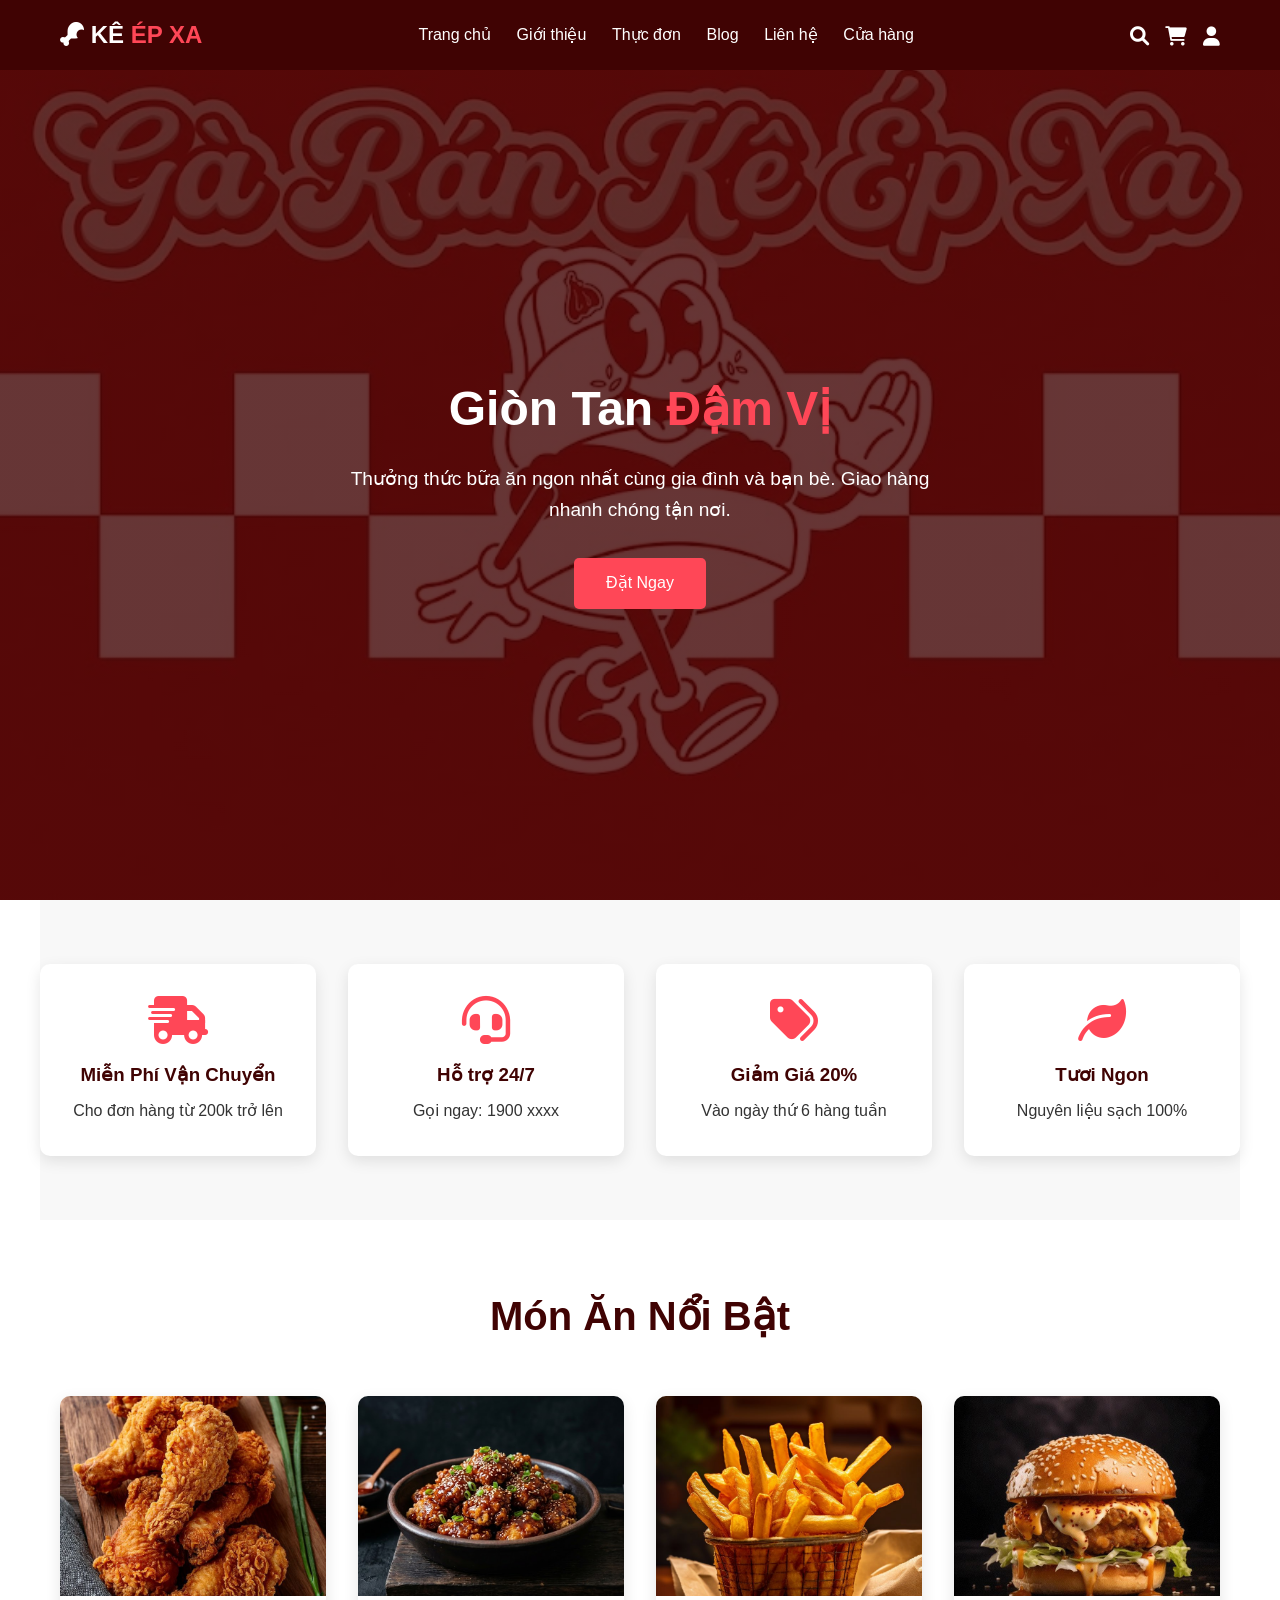
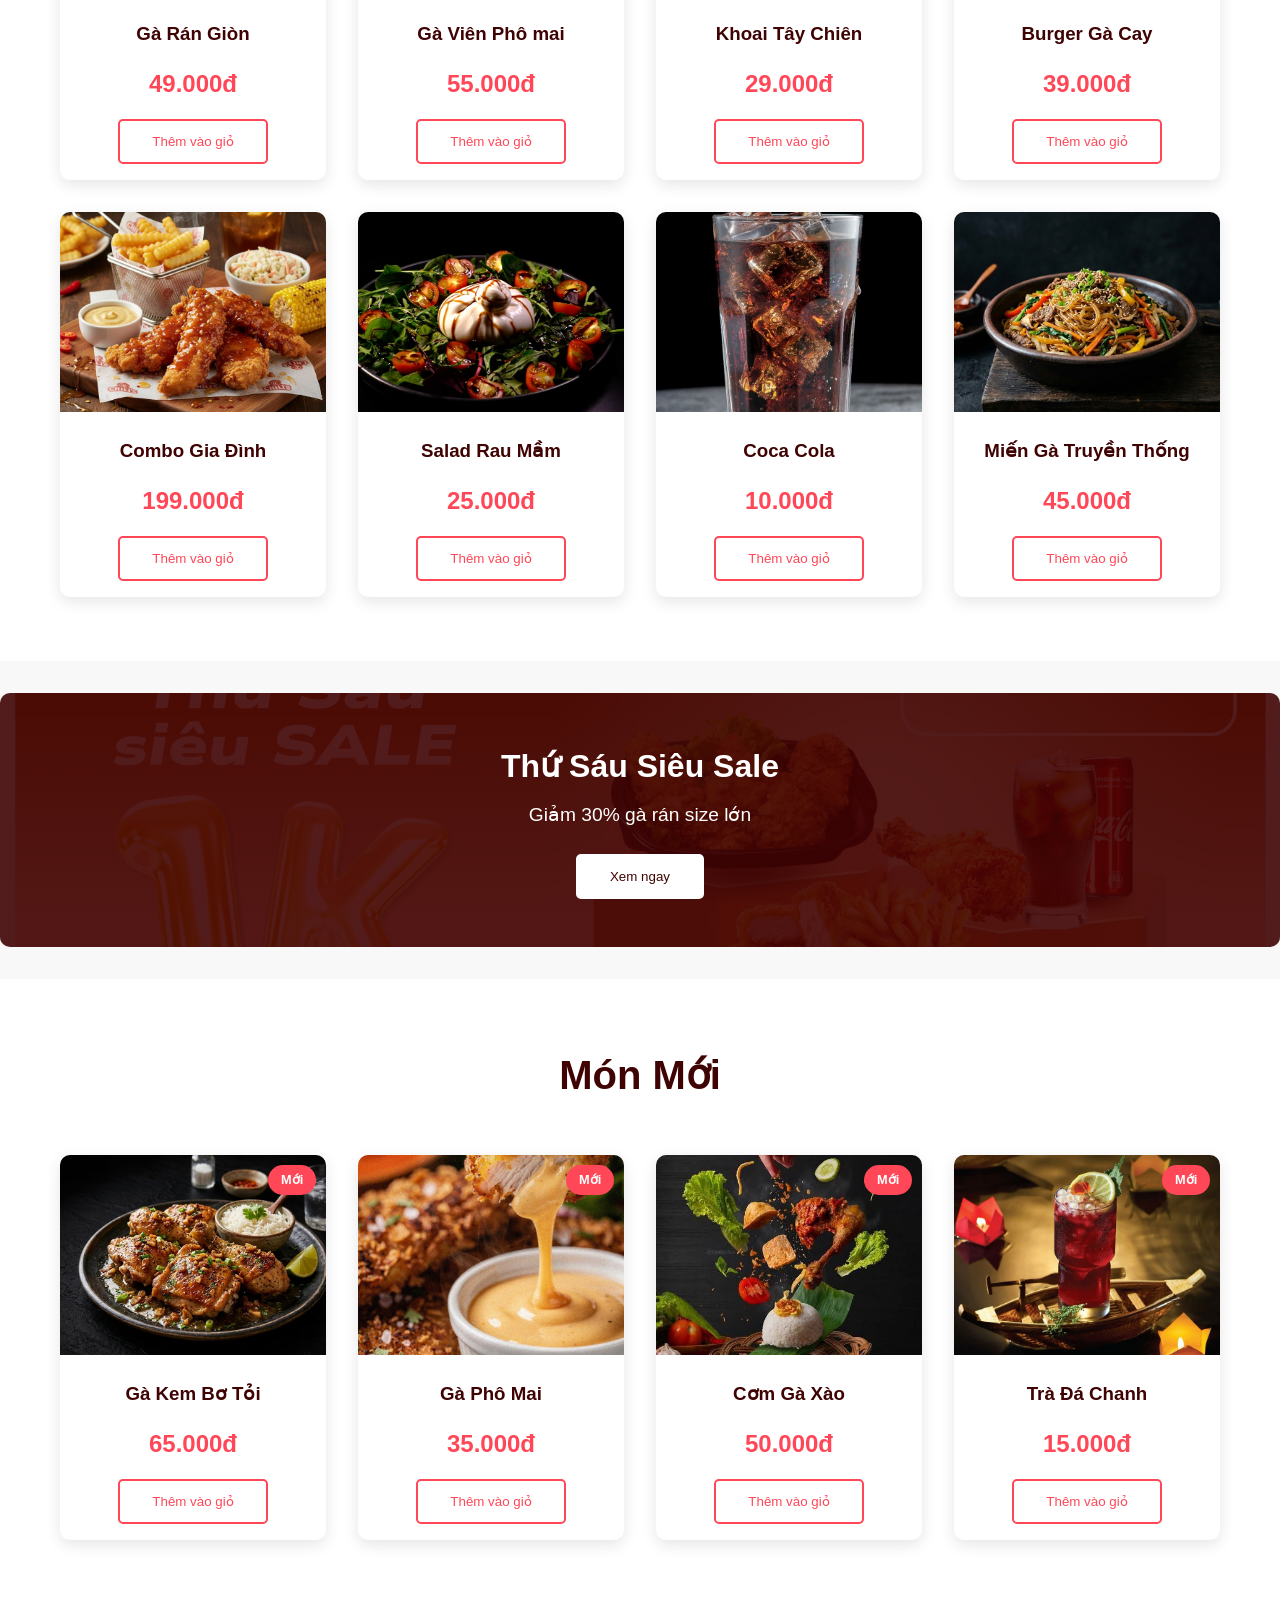
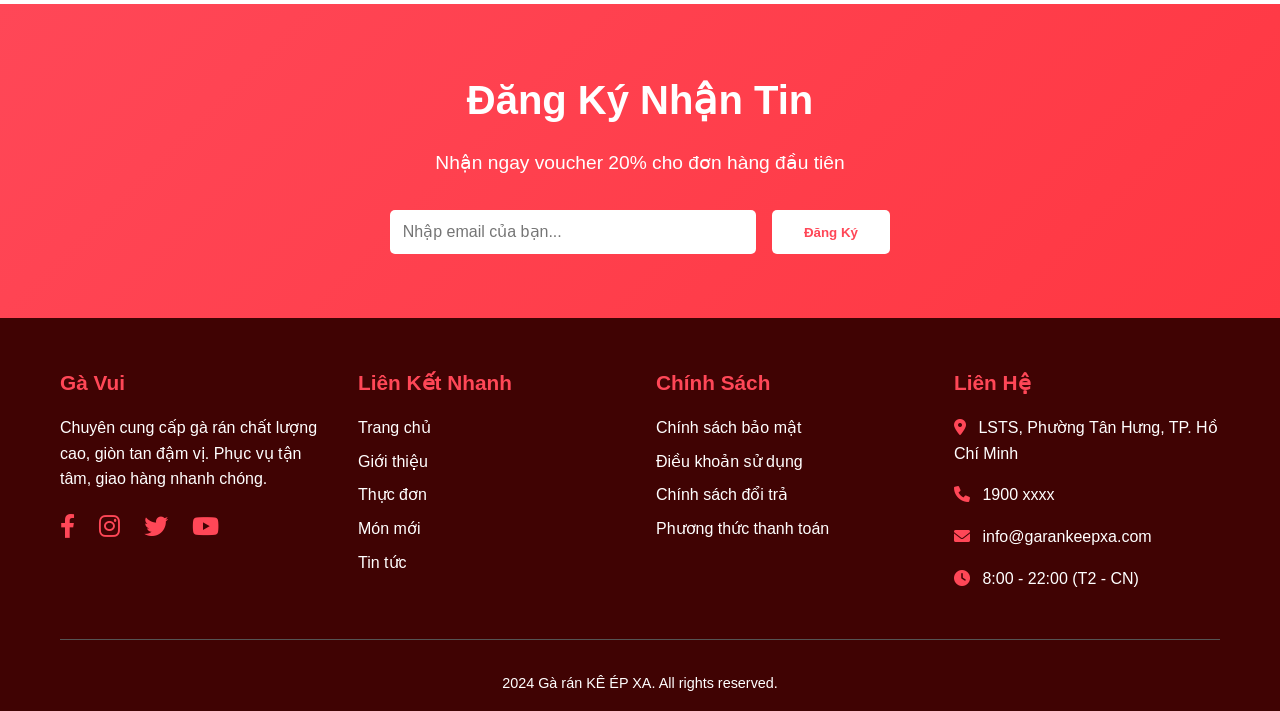
==== commit a9279566: "Add JavaScript functionality for smooth website interactions" ====
--- a/index.html
+++ b/index.html
@@ -6,6 +6,7 @@
     <title>Gà Vui - Hương Vị Vàng Giòn</title>
     <link rel="stylesheet" href="./css/style.css">
     <link rel="stylesheet" href="https://cdnjs.cloudflare.com/ajax/libs/font-awesome/6.0.0/css/all.min.css">
+    <script src="./js/main.js" defer></script>
 </head>
 <body>
     <header class="header">
--- a/css/style.css
+++ b/css/style.css
@@ -1,996 +1,856 @@
+/* Reset and base styles */
 * {
-    margin: 0;
-    padding: 0;
-    box-sizing: border-box;
-}
-
-html {
-    scroll-behavior: smooth;
-}
-
-:root {
-    --primary-red: #B02018;
-    --primary-orange: #F57C00;
-    --primary-yellow: #FBC02D;
-    --dark-text: #333;
-    --light-text: #666;
-    --white: #fff;
-    --light-bg: #f9f9f9;
-    --shadow: 0 4px 15px rgba(0, 0, 0, 0.1);
-    --transition: all 0.3s ease;
+  margin: 0;
+  padding: 0;
+  box-sizing: border-box;
 }
 
 body {
-    font-family: 'Segoe UI', Tahoma, Geneva, Verdana, sans-serif;
-    line-height: 1.6;
-    color: var(--dark-text);
-    background-color: var(--white);
-    padding-top: 70px;
-}
-
-section {
-    scroll-margin-top: 90px;
-}
-
-a {
-    text-decoration: none;
-    color: inherit;
-}
-
-ul {
-    list-style: none;
-}
-
-img {
-    max-width: 100%;
-    height: auto;
-    display: block;
-}
-
+  font-family: 'Segoe UI', Tahoma, Geneva, Verdana, sans-serif;
+  line-height: 1.6;
+  color: #333;
+  background-color: #fff;
+}
+
+/* Container */
 .container {
-    max-width: 1200px;
-    margin: 0 auto;
-    padding: 0 20px;
-}
-
-.section-padding {
-    padding: 60px 0;
-}
-
-.btn {
-    display: inline-block;
-    padding: 12px 30px;
-    border: none;
-    border-radius: 25px;
-    font-size: 16px;
-    font-weight: 600;
-    cursor: pointer;
-    transition: var(--transition);
-}
-
-.btn-primary {
-    background: linear-gradient(135deg, var(--primary-red), var(--primary-orange));
-    color: var(--white);
-}
-
-.btn-primary:hover {
-    background: linear-gradient(135deg, var(--primary-orange), var(--primary-red));
-    transform: translateY(-2px);
-    box-shadow: 0 5px 20px rgba(211, 47, 47, 0.4);
-}
-
-.btn-outline {
-    background: transparent;
-    border: 2px solid var(--primary-red);
-    color: var(--primary-red);
-}
-
-.btn-outline:hover {
-    background: var(--primary-red);
-    color: var(--white);
-}
-
-.btn-white {
-    background: var(--white);
-    color: var(--primary-red);
-}
-
-.btn-white:hover {
-    background: var(--primary-yellow);
-    color: var(--dark-text);
-}
-
+  max-width: 1200px;
+  margin: 0 auto;
+  padding: 0 20px;
+}
+
+/* Header */
 .header {
-    background: var(--white);
-    box-shadow: var(--shadow);
-    position: fixed;
-    top: 0;
-    left: 0;
-    right: 0;
-    z-index: 1000;
-    transition: var(--transition);
+  background: #400303;
+  padding: 1rem 0;
+  position: fixed;
+  width: 100%;
+  top: 0;
+  z-index: 1000;
 }
 
 .header .container {
-    display: flex;
-    justify-content: space-between;
-    align-items: center;
-    padding: 15px 20px;
+  display: flex;
+  justify-content: space-between;
+  align-items: center;
 }
 
 .logo {
-    font-size: 28px;
-    font-weight: 800;
-    color: var(--primary-red);
+  font-size: 1.5rem;
+  font-weight: 600;
+  color: #fff;
+  text-decoration: none;
 }
 
 .logo span {
-    color: var(--primary-orange);
+  color: #ff4757;
 }
 
 .navbar {
-    display: flex;
-    gap: 30px;
+  display: flex;
 }
 
 .navbar a {
-    font-weight: 500;
-    color: var(--dark-text);
-    transition: var(--transition);
-    position: relative;
-}
-
-.navbar a::after {
-    content: '';
-    position: absolute;
-    bottom: -5px;
-    left: 0;
-    width: 0;
-    height: 3px;
-    background: var(--primary-yellow);
-    transition: var(--transition);
-}
-
-.navbar a:hover {
-    color: var(--primary-red);
-}
-
-.navbar a:hover::after {
-    width: 100%;
+  color: #fff;
+  text-decoration: none;
+  margin: 0 0.8rem;
+  font-weight: 500;
+  transition: color 0.3s ease;
+}
+
+.navbar a:hover,
+.navbar a.active {
+  color: #ff4757;
 }
 
 .icons {
-    display: flex;
-    gap: 20px;
+  display: flex;
+  gap: 1rem;
 }
 
 .icons i {
-    font-size: 20px;
-    color: var(--dark-text);
-    cursor: pointer;
-    transition: var(--transition);
-    padding: 8px;
-    border-radius: 50%;
-}
-
-.icons i:hover {
-    color: var(--primary-red);
-    background: rgba(211, 47, 47, 0.1);
+  color: #fff;
+  font-size: 1.2rem;
+  cursor: pointer;
 }
 
 .hero {
-    height: 500px;
-    min-height: 100vh;
-    display: flex;
-    align-items: center;
-    justify-content: center;
-    text-align: center;
-    padding-top: 80px;
-    background:
-    linear-gradient(135deg, rgba(159, 15, 15, 0.9), rgba(255, 227, 198, 0.8)),
-    url("./img/background.jpg");
-
-    background-size: cover;
-    background-position: center;
-    background-repeat: no-repeat;
-}
-
-.hero-content {
-    max-width: 800px;
-    padding: 20px;
-}
-
-
-.hero {
-    position: relative;
-}
-
-.hero-content {
-    position: relative;
-    z-index: 2;
-}
-
-.hero h1 {
-    font-size: 60px;
-    color: var(--white);
-    margin-bottom: 20px;
-    text-shadow: 2px 2px 10px rgba(0, 0, 0, 0.3);
-}
-
-.hero .highlight {
-    color: var(--primary-yellow);
-}
-
-.hero p {
-    font-size: 20px;
-    color: var(--white);
-    margin-bottom: 30px;
-    opacity: 0.95;
-}
-
-.features {
-    display: grid;
-    grid-template-columns: repeat(4, 1fr);
-    gap: 30px;
-    margin-top: -50px;
-    position: relative;
-    z-index: 10;
-}
-
-.feature-box {
-    background: var(--white);
-    padding: 30px 20px;
-    border-radius: 15px;
-    text-align: center;
-    box-shadow: var(--shadow);
-    transition: var(--transition);
-}
-
-.feature-box:hover {
-    transform: translateY(-10px);
-}
-
-.feature-box i {
-    font-size: 50px;
-    color: var(--primary-yellow);
-    margin-bottom: 15px;
-}
-
-.feature-box h3 {
-    font-size: 18px;
-    color: var(--dark-text);
-    margin-bottom: 10px;
-}
-
-.feature-box p {
-    font-size: 14px;
-    color: var(--light-text);
-}
-
-
-.section-title {
-    text-align: center;
-    font-size: 40px;
-    color: var(--primary-red);
-    margin-bottom: 50px;
-    position: relative;
-}
-
-.section-title::after {
-    content: '';
-    display: block;
-    width: 80px;
-    height: 4px;
-    background: var(--primary-yellow);
-    margin: 15px auto 0;
-    border-radius: 2px;
-}
-
-.products {
-    background: var(--light-bg);
-}
-
-.product-grid {
-    display: grid;
-    grid-template-columns: repeat(4, 1fr);
-    gap: 30px;
-}
-
-.product-card {
-    background: var(--white);
-    border-radius: 15px;
-    overflow: hidden;
-    box-shadow: var(--shadow);
-    transition: var(--transition);
-}
-
-.product-card:hover {
-    transform: translateY(-10px);
-    box-shadow: 0 10px 30px rgba(0, 0, 0, 0.15);
-}
-
-.product-img {
-    position: relative;
-    overflow: hidden;
-}
-
-.product-img img {
-    width: 100%;
-    height: 250px;
-    object-fit: cover;
-    transition: var(--transition);
-}
-
-.product-card:hover .product-img img {
-    transform: scale(1.1);
-}
-
-.product-card h3 {
-    padding: 20px 20px 10px;
-    font-size: 18px;
-    color: var(--dark-text);
-}
-
-.product-card .price {
-    padding: 0 20px;
-    font-size: 22px;
-    font-weight: 700;
-    color: var(--primary-red);
-}
-
-.product-card .btn {
-    margin: 15px 20px 20px;
-    width: calc(100% - 40px);
-}
-
-.new-products {
-    background: var(--white);
-}
-
-.new-tag {
-    position: absolute;
-    top: 15px;
-    left: 15px;
-    background: var(--primary-yellow);
-    color: var(--dark-text);
-    padding: 5px 15px;
-    border-radius: 20px;
-    font-size: 12px;
-    font-weight: 700;
-}
-
-.banner-img{
-    width: 100%;
-    height: 100%;
-}
-
-.banner-box {
-    max-width: 600px;
-    margin: 0 auto;
-    text-align: center;
-    color: var(--white);
-}
-
-.banner-box h3 {
-    font-size: 36px;
-    margin-bottom: 15px;
-}
-
-.banner-box p {
-    font-size: 18px;
-    margin-bottom: 25px;
-    opacity: 0.95;
-}
-
-.newsletter {
-    background: var(--light-bg);
-    padding: 80px 0;
-}
-
-.newsletter-content {
-    max-width: 600px;
-    margin: 0 auto;
-    text-align: center;
-}
-
-.newsletter h2 {
-    font-size: 36px;
-    color: var(--primary-red);
-    margin-bottom: 15px;
-}
-
-.newsletter p {
-    color: var(--light-text);
-    margin-bottom: 30px;
-}
-
-.newsletter-form {
-    display: flex;
-    gap: 10px;
-}
-
-.newsletter-form input {
-    flex: 1;
-    padding: 15px 25px;
-    border: 2px solid #ddd;
-    border-radius: 30px;
-    font-size: 16px;
-    outline: none;
-    transition: var(--transition);
-}
-
-.newsletter-form input:focus {
-    border-color: var(--primary-red);
-}
-
-.newsletter-form button {
-    padding: 15px 35px;
-    background: var(--primary-red);
-    color: var(--white);
-    border: none;
-    border-radius: 30px;
-    font-size: 16px;
-    font-weight: 600;
-    cursor: pointer;
-    transition: var(--transition);
-}
-
-.newsletter-form button:hover {
-    background: var(--primary-orange);
-}
-
-
-.footer {
-    background: #222;
-    color: var(--white);
-    padding: 60px 0 30px;
-}
-
-.footer-content {
-    display: grid;
-    grid-template-columns: repeat(4, 1fr);
-    gap: 40px;
-    margin-bottom: 40px;
-}
-
-.footer-box h3 {
-    font-size: 20px;
-    color: var(--primary-yellow);
-    margin-bottom: 20px;
-}
-
-.footer-box p {
-    color: #aaa;
-    margin-bottom: 10px;
-    line-height: 1.8;
-}
-
-.footer-box ul li {
-    margin-bottom: 10px;
-}
-
-.footer-box ul li a {
-    color: #aaa;
-    transition: var(--transition);
-}
-
-.footer-box ul li a:hover {
-    color: var(--primary-orange);
-    padding-left: 5px;
-}
-
-.social-links {
-    display: flex;
-    gap: 15px;
-    margin-top: 20px;
-}
-
-.social-links a {
-    width: 45px;
-    height: 45px;
-    background: rgba(255, 255, 255, 0.1);
-    border-radius: 50%;
-    display: flex;
-    align-items: center;
-    justify-content: center;
-    color: var(--white);
-    transition: var(--transition);
-}
-
-.social-links a:hover {
-    background: var(--primary-red);
-    transform: translateY(-5px);
-}
-
-.footer-bottom {
-    text-align: center;
-    padding-top: 30px;
-    border-top: 1px solid #444;
-    color: #aaa;
-}
-
-
-@media (max-width: 1024px) {
-    .features {
-        grid-template-columns: repeat(2, 1fr);
-    }
-
-    .product-grid {
-        grid-template-columns: repeat(3, 1fr);
-    }
-
-    .footer-content {
-        grid-template-columns: repeat(2, 1fr);
-    }
-}
-
-@media (max-width: 768px) {
-    .header .container {
-        flex-wrap: wrap;
-    }
-
-    .navbar {
-        display: none;
-    }
-
-    .hero h1 {
-        font-size: 40px;
-    }
-
-    .hero p {
-        font-size: 16px;
-    }
-
-    .features {
-        grid-template-columns: 1fr;
-        margin-top: 30px;
-    }
-
-    .product-grid {
-        grid-template-columns: repeat(2, 1fr);
-    }
-
-    .section-title {
-        font-size: 30px;
-    }
-
-    .newsletter-form {
-        flex-direction: column;
-    }
-
-    .footer-content {
-        grid-template-columns: 1fr;
-        text-align: center;
-    }
-
-    .social-links {
-        justify-content: center;
-    }
-}
-
-@media (max-width: 480px) {
-    .product-grid {
-        grid-template-columns: 1fr;
-    }
-
-    .hero h1 {
-        font-size: 32px;
-    }
-
-    .banner-box h3 {
-        font-size: 28px;
-    }
-
-    #blog {
-        padding: 10px;
-    }
-
-    #blog .blog-box {
-        display: flex;
-        flex-direction: column;
-        gap: 20px;
-        align-items: flex-start;
-    }
-
-    #blog .blog-img {
-        width: 100%;
-        margin-right: 0;
-        margin-bottom: 30px;
-    }
-
-    #blog .blog-details {
-        width: 100%;
-    }
-
-}
-
-.sm-banner{
-    padding:60px 0;
-}
-
-.banner-box{
-    height:300px;
-    display:flex;
-    align-items:center;
-    justify-content:center;
-    text-align:center;
-    color:var(--white);
-
-    background:
-    linear-gradient(rgba(0,0,0,0.4), rgba(0,0,0,0.4)),
-    url("./img/banner.jpg");
-
-    background-size:cover;
-    background-position:center;
-    border-radius:20px;
-}
-
-.banner-content{
-    z-index:2;
-}
-
-.banner-box h3{
-    font-size:36px;
-    margin-bottom:10px;
-}
-
-.banner-box p{
-    font-size:18px;
-    margin-bottom:20px;
-}
-
-#contact-details{
-    display:flex;
-    justify-content: space-between;
-    align-items: flex-start;
-    flex-wrap: wrap;
-    gap: 20px;
-    margin: 0 20px 40px;
-    max-width: 1200px;
-    width: calc(100% - 40px);
-}
-
-#contact-details .details-item {
-    display:flex;
-    align-items:center;
-    justify-content: space-between;
-    gap:15px;
-}
-#contact-details .details-item span,
-#form-details form span {
-    font-size:24px;
-    color:var(--primary-red);
-}
-
-#contact-details .details-item h2,
-#form-details form h2 {
-    font-size: 26px;
-    line-height: 25px;
-    padding: 20px 0;
-}
-
-#contact-details .details-item h3 {
-    font-size: 30px;
-    padding-bottom: 15px;
-}
-
-#contact-details li {
-    list-style: none;
-}
-
-#contact-details .details-item li {
-    list-style: none;
-    display: flex;
-    align-items: center;
-    color: var(--light-text);
-    padding: 10px 0;
-}
-
-#contact-details .details-item li i {
-    font-size: 18px;
-    color: var(--primary-yellow);
-    /* margin-right: 10px; */
-    padding-right: 22px;
-}
-
-#contact-details .details-item li p {
-    font-size: 14px;
-    color: var(--primary-yellow);
-    margin: 0;
-}
-
-#contact-details .map {
-    width: 55%;
-    height: 400px;
-}
-
-#contact-details .map {
-    width: 100%;
-    height: 100%;
-}
-
-#form-details {
-    display: flex;
-    justify-content: space-between;
-    align-items: flex-start;
-    flex-wrap: wrap;
-    margin: 40px 30px 30px;
-    padding: 40px;
-    border: 1px solid black;
-    gap: 20px;
-
-}
-
-#form-details form {
-    width: calc(60% - 20px);
-    min-width: 280px;
-    width: 50%;
-    max-width: 1200px;
-}
-
-#form-details .people {
-    width: calc(35% - 20px);
-    min-width: 280px;
-}
-
-#form-details form input, 
-#form-details form textarea {
-    width: 100%;
-    padding: 15px;
-    outline: none;
-    margin-bottom: 20px;
-    border: 1px solid #666;
-}
-
-#form-details form button {
-    padding: 15px 30px;
-    background: var(--primary-red);
-    color: var(--white);
-    border: none;
-    border-radius: 30px;
-    font-size: 16px;
-    font-weight: 600;
-    cursor: pointer;
-    transition: var(--transition);
-}
-
-#form-details form {
-    display: flex;
-    flex-direction: column;
-    width: 100%;
-    align-items: flex-start;
-}
-
-#form-details form button:hover {
-    background: var(--primary-orange);
-}
-
-#form-details .people {
-    padding-bottom: 25px;
-    display: flex;
-    align-items: flex-start;
-}
-
-#form-details .people div img {
-    width: 80px;
-    height: 80px;
-    border-radius: 50%;
-    margin-right: 15px;
-    object-fit: cover;
-}
-
-#form-details .people p span {
-    font-size: 18px;
-    color: var(--dark-text);
-    margin-bottom: 5px;
-}
-
-/* Style cho contact page header */
-#page-header {
-    background: linear-gradient(135deg, rgba(176, 32, 24, 0.9), rgba(245, 124, 0, 0.85)), url("./img/contact-bg.jpg") center/cover no-repeat;
-    color: var(--white);
-    text-align: center;
-    padding: 80px 20px;
-    border-radius: 20px;
-    margin: 30px 0;
-}
-
-#page-header h2 {
-    font-size: 40px;
-    margin-bottom: 15px;
-}
-
-#page-header p {
-    font-size: 18px;
-    color: rgba(255,255,255,0.9);
-    max-width: 700px;
-    margin: 0 auto;
-}
-
-.about-header {
-    display: block;
-    position: relative;
-}
-
-@media (max-width: 768px) {
-    #page-header {
-        padding: 60px 15px;
-        border-radius: 15px;
-    }
-
-    #page-header h2 {
-        font-size: 30px;
-    }
-
-    #page-header p {
-        font-size: 16px;
-    }
-}
-
-@media (max-width: 480px) {
-    #page-header {
-        padding: 40px 12px;
-    }
-
-    #page-header h2 {
-        font-size: 24px;
-    }
-
-    #page-header p {
-        font-size: 14px;
-    }
-}
-
-/* Thêm media query responsive cho trang contact */
-@media (max-width: 1024px) {
-    #contact-details {
-        flex-direction: column;
-        align-items: flex-start;
-        gap: 20px;
-    }
-
-    #contact-details .map {
-        width: 100%;
-        height: 240px; /* thông thường 50% từ 480px */
-        margin-bottom: 30px; /* cách xa form hơn */
-    }
-
-    #form-details {
-        flex-direction: column;
-        padding: 30px;
-        margin: 20px;
-    }
-
-    #form-details form {
-        width: 100%;
-    }
-
-    #form-details .people {
-        flex-wrap: wrap;
-        gap: 20px;
-    }
-
-    #form-details .people > div {
-        width: calc(50% - 10px);
-    }
-
-    .map iframe {
-        height: 200px;
-    }
-}
-
-@media (max-width: 768px) {
-    #form-details .people > div {
-        width: 100%;
-    }
-
-    #form-details {
-        padding: 20px;
-        margin: 10px;
-    }
-}
-
-@media (max-width: 480px) {
-    #contact-details {
-        padding: 10px;
-    }
-
-    #form-details {
-        margin: 10px;
-        padding: 15px;
-    }
-
-    #contact-details .details-item,
-    #contact-details .details {
-        width: 100%;
-    }
-
-    #contact-details .details-item h2,
-    #contact-details .details h2,
-    #contact-details .details-item h3,
-    #contact-details .details h3 {
-        font-size: 20px;
-    }
-
-    #contact-details .details-item li,
-    #contact-details .details li {
-        flex-direction: column;
-        align-items: flex-start;
-        gap: 6px;
-    }
-}
-
-iframe {
-  width: 100%;
-  border: 0;
-}
-
-.blog-hero {
-    background: linear-gradient(rgba(0,0,0,0.6), rgba(0,0,0,0.6)), url('./img/bannerblog.jpg');
-    background-size: cover;
-    background-position: center;
-    height: 40vh; 
-    display: flex;
-    align-items: center;
-    justify-content: center;
-    text-align: center;
-    color: #fff;
-}
-
-.blog-hero h1 {
-    font-size: 3rem;
-}
-
-.blog-info h3 {
-    font-size: 1.2rem;
-    line-height: 1.4;
-    display: -webkit-box;
-    -webkit-line-clamp: 2;
-    -webkit-box-orient: vertical;
-    overflow: hidden;
-}
-
-.blog-info a:hover {
-    text-decoration: underline;
-}
-.about-hero {
-  background: linear-gradient(rgba(64, 3, 3, 0.6), rgba(64, 3, 3, 0.6)), url('./img/combo.jpg') center/cover no-repeat;
-  height: 300px;
+  background: linear-gradient(rgba(64, 3, 3, 0.8), rgba(64, 3, 3, 0.8)), url('../img/background.jpg') no-repeat center center/cover;
+  height: 100vh;
   display: flex;
   align-items: center;
   justify-content: center;
-  color: #fff;
-  text-align: center;
-}
-
-.about-content { 
-  padding: 60px 0; 
-  line-height: 1.8; 
-}
-
-.about-grid { 
-  display: grid; 
-  grid-template-columns: 1fr 1fr; 
-  gap: 40px; 
-  align-items: center; 
-}
-
-.about-text h2 { 
-  color: #ff4757; 
-  margin-bottom: 20px; 
-}
-
-.about-img img { 
-  width: 100%; 
-  border-radius: 15px; 
-  box-shadow: 0 10px 20px rgba(0,0,0,0.1); 
-}
-
-marquee { 
-  background: #ffe3e9; 
-  width: 100%; 
-  padding: 10px 0; 
-  font-weight: 600; 
-}
-
- @media (max-width: 768px) { .about-grid { grid-template-columns: 1fr;}}
+  text-align: center;
+  color: #fff;
+  padding-top: 80px; /* Account for fixed header */
+}
+
+.hero-content h1 {
+  font-size: 3rem;
+  margin-bottom: 1rem;
+}
+
+.hero-content .highlight {
+  color: #ff4757;
+}
+
+.hero-content p {
+  font-size: 1.2rem;
+  margin-bottom: 2rem;
+  max-width: 600px;
+  margin-left: auto;
+  margin-right: auto;
+}
+
+/* Buttons */
+.btn {
+  display: inline-block;
+  padding: 0.8rem 2rem;
+  text-decoration: none;
+  border-radius: 5px;
+  font-weight: 500;
+  transition: all 0.3s ease;
+  cursor: pointer;
+  border: none;
+}
+
+.btn-primary {
+  background: #ff4757;
+  color: #fff;
+}
+
+.btn-primary:hover {
+  background: #ff3742;
+}
+
+.btn-outline {
+  background: transparent;
+  color: #ff4757;
+  border: 2px solid #ff4757;
+}
+
+.btn-outline:hover {
+  background: #ff4757;
+  color: #fff;
+}
+
+/* Features Section */
+.features {
+  padding: 4rem 0;
+  background: #f8f8f8;
+  display: grid;
+  grid-template-columns: repeat(auto-fit, minmax(250px, 1fr));
+  gap: 2rem;
+}
+
+.feature-box {
+  text-align: center;
+  padding: 2rem;
+  background: #fff;
+  border-radius: 10px;
+  box-shadow: 0 5px 15px rgba(0,0,0,0.1);
+}
+
+.feature-box i {
+  font-size: 3rem;
+  color: #ff4757;
+  margin-bottom: 1rem;
+}
+
+.feature-box h3 {
+  margin-bottom: 0.5rem;
+  color: #400303;
+}
+
+/* Products Section */
+.products {
+  padding: 4rem 0;
+}
+
+.section-title {
+  text-align: center;
+  font-size: 2.5rem;
+  margin-bottom: 3rem;
+  color: #400303;
+}
+
+.product-grid {
+  display: grid;
+  grid-template-columns: repeat(auto-fit, minmax(250px, 1fr));
+  gap: 2rem;
+}
+
+.product-card {
+  background: #fff;
+  border-radius: 10px;
+  box-shadow: 0 5px 15px rgba(0,0,0,0.1);
+  overflow: hidden;
+  text-align: center;
+  transition: transform 0.3s ease;
+}
+
+.product-card:hover {
+  transform: translateY(-5px);
+}
+
+.product-img img {
+  width: 100%;
+  height: 200px;
+  object-fit: cover;
+}
+
+.product-card h3 {
+  padding: 1rem;
+  color: #400303;
+}
+
+.price {
+  font-size: 1.5rem;
+  color: #ff4757;
+  font-weight: bold;
+  margin-bottom: 1rem;
+}
+
+.product-card .btn {
+  margin-bottom: 1rem;
+}
+
+/* Blog Section */
+#blog {
+  padding: 4rem 0;
+  background: #fff;
+}
+
+#blog .container {
+  display: grid;
+  grid-template-columns: repeat(auto-fit, minmax(300px, 1fr));
+  gap: 2rem;
+}
+
+.blog-box {
+  background: #fff;
+  border-radius: 15px;
+  box-shadow: 0 5px 15px rgba(0,0,0,0.1);
+  overflow: hidden;
+  transition: transform 0.3s ease, box-shadow 0.3s ease;
+}
+
+.blog-box:hover {
+  transform: translateY(-5px);
+  box-shadow: 0 10px 25px rgba(0,0,0,0.15);
+}
+
+.blog-img {
+  position: relative;
+  overflow: hidden;
+}
+
+.blog-img img {
+  width: 100%;
+  height: 200px;
+  object-fit: cover;
+  transition: transform 0.3s ease;
+}
+
+.blog-box:hover .blog-img img {
+  transform: scale(1.05);
+}
+
+.blog-details {
+  padding: 1.5rem;
+}
+
+.blog-details h4 {
+  font-size: 1.3rem;
+  margin-bottom: 0.8rem;
+  color: #400303;
+  font-weight: 600;
+  line-height: 1.4;
+}
+
+.blog-details p {
+  color: #666;
+  line-height: 1.6;
+  margin-bottom: 1.2rem;
+}
+
+.blog-details .btn {
+  margin-top: 0.5rem;
+}
+
+/* Blog Item (for individual blog posts) */
+.blog-item {
+  display: grid;
+  grid-template-columns: 1fr 1fr;
+  gap: 3rem;
+  align-items: start;
+  margin: 3rem 0;
+}
+
+.blog-text {
+  padding: 2rem 0;
+}
+
+.blog-text h3 {
+  color: #ff4757;
+  margin-bottom: 1rem;
+  font-size: 1.8rem;
+}
+
+.blog-text p {
+  line-height: 1.8;
+  margin-bottom: 1.5rem;
+  color: #555;
+}
+
+.blog-content {
+  padding: 4rem 0;
+}
+
+.blog-content h3 {
+  color: #ff4757;
+  margin: 2rem 0 1rem;
+  font-size: 1.5rem;
+}
+
+.blog-content p {
+  margin-bottom: 1.5rem;
+  line-height: 1.8;
+}
+
+.blog-content img {
+  width: 100%;
+  border-radius: 15px;
+  margin: 2rem 0;
+  box-shadow: 0 10px 20px rgba(0,0,0,0.1);
+}
+
+/* About Header */
+.about-header {
+  background: linear-gradient(rgba(64, 3, 3, 0.6), rgba(64, 3, 3, 0.6)),
+              url('../img/gà rán.jpg') center/cover no-repeat;
+  height: 300px;
+  display: flex;
+  flex-direction: column;
+  align-items: center;
+  justify-content: center;
+  color: #fff;
+  text-align: center;
+}
+
+.about-header h2 {
+  font-size: 2.2rem;
+  margin-bottom: 10px;
+}
+
+.about-header p {
+  font-size: 1.1rem;
+}
+
+/* Section Padding */
+.section-p1 {
+  padding: 4rem 0;
+}
+
+/* Contact Details */
+#contact-details {
+  display: grid;
+  grid-template-columns: 1fr 1fr;
+  gap: 3rem;
+  align-items: start;
+}
+
+.details {
+  padding: 2rem;
+  background: #f8f8f8;
+  border-radius: 10px;
+}
+
+.details span {
+  font-size: 0.9rem;
+  color: #ff4757;
+  font-weight: bold;
+  text-transform: uppercase;
+  letter-spacing: 1px;
+}
+
+.details h2 {
+  font-size: 1.8rem;
+  margin: 1rem 0 2rem;
+  color: #400303;
+}
+
+.details h3 {
+  font-size: 1.3rem;
+  margin: 2rem 0 1rem;
+  color: #400303;
+}
+
+.details li {
+  list-style: none;
+  margin-bottom: 1rem;
+  display: flex;
+  align-items: center;
+}
+
+.details li i {
+  color: #ff4757;
+  margin-right: 1rem;
+  font-size: 1.2rem;
+}
+
+.details li p {
+  margin: 0;
+  line-height: 1.6;
+}
+
+.map iframe {
+  width: 100%;
+  height: 400px;
+  border-radius: 10px;
+  border: none;
+}
+
+/* Form Details */
+#form-details {
+  padding: 4rem 0;
+  background: #fff;
+}
+
+#form-details h2 {
+  text-align: center;
+  font-size: 2rem;
+  margin-bottom: 2rem;
+  color: #400303;
+}
+
+#form-details form {
+  max-width: 600px;
+  margin: 0 auto;
+  display: grid;
+  gap: 1rem;
+}
+
+#form-details input,
+#form-details textarea {
+  width: 100%;
+  padding: 1rem;
+  border: 2px solid #ddd;
+  border-radius: 5px;
+  font-size: 1rem;
+  font-family: inherit;
+  transition: border-color 0.3s ease;
+}
+
+#form-details input:focus,
+#form-details textarea:focus {
+  outline: none;
+  border-color: #ff4757;
+}
+
+#form-details textarea {
+  resize: vertical;
+  min-height: 150px;
+}
+
+.normal {
+  background: #ff4757;
+  color: #fff;
+  border: none;
+  padding: 1rem 2rem;
+  border-radius: 5px;
+  font-size: 1rem;
+  font-weight: bold;
+  cursor: pointer;
+  transition: background 0.3s ease;
+  width: fit-content;
+  margin: 1rem auto 0;
+  display: block;
+}
+
+.normal:hover {
+  background: #ff3742;
+}
+
+.people {
+  display: grid;
+  grid-template-columns: repeat(auto-fit, minmax(250px, 1fr));
+  gap: 2rem;
+  margin-top: 3rem;
+}
+
+.people div {
+  text-align: center;
+  padding: 2rem;
+  background: #f8f8f8;
+  border-radius: 10px;
+  transition: transform 0.3s ease;
+}
+
+.people div:hover {
+  transform: translateY(-5px);
+}
+
+.people img {
+  width: 100px;
+  height: 100px;
+  border-radius: 50%;
+  object-fit: cover;
+  margin-bottom: 1rem;
+  border: 3px solid #ff4757;
+}
+
+.people span {
+  font-weight: bold;
+  color: #400303;
+  display: block;
+  margin-bottom: 0.5rem;
+}
+
+.people p {
+  line-height: 1.6;
+  color: #666;
+}
+
+/* Shop Page Header */
+#shop-page-header {
+  background: linear-gradient(rgba(64, 3, 3, 0.8), rgba(64, 3, 3, 0.8)), url('../img/bg-shop-header.jpg') center/cover no-repeat;
+  height: 40vh;
+  display: flex;
+  align-items: center;
+  justify-content: center;
+  text-align: center;
+  color: #fff;
+}
+
+#shop-page-header::before {
+  content: "Cửa Hàng";
+  font-size: 3rem;
+  font-weight: bold;
+  text-shadow: 2px 2px 4px rgba(0,0,0,0.5);
+}
+
+/* Pagination */
+#pagination {
+  display: flex;
+  justify-content: center;
+  align-items: center;
+  gap: 1rem;
+  padding: 2rem 0;
+}
+
+#pagination a {
+  display: inline-block;
+  width: 40px;
+  height: 40px;
+  line-height: 40px;
+  text-align: center;
+  text-decoration: none;
+  color: #400303;
+  background: #fff;
+  border: 2px solid #400303;
+  border-radius: 50%;
+  font-weight: 500;
+  transition: all 0.3s ease;
+}
+
+#pagination a:hover,
+#pagination a.active {
+  background: #400303;
+  color: #fff;
+  transform: scale(1.1);
+}
+
+#pagination a i {
+  font-size: 1.2rem;
+}
+
+/* Responsive adjustments for shop */
+@media (max-width: 768px) {
+  #shop-page-header::before {
+    font-size: 2rem;
+  }
+
+  #pagination {
+    gap: 0.5rem;
+  }
+
+  #pagination a {
+    width: 35px;
+    height: 35px;
+    line-height: 35px;
+    font-size: 0.9rem;
+  }
+}
+
+/* Newsletter Section */
+.newsletter {
+  background: linear-gradient(135deg, #ff4757, #ff3742);
+  padding: 4rem 0;
+  color: #fff;
+  text-align: center;
+}
+
+.newsletter-content h2 {
+  font-size: 2.5rem;
+  margin-bottom: 1rem;
+}
+
+.newsletter-content p {
+  font-size: 1.2rem;
+  margin-bottom: 2rem;
+}
+
+.newsletter-form {
+  display: flex;
+  justify-content: center;
+  gap: 1rem;
+  max-width: 500px;
+  margin: 0 auto;
+}
+
+.newsletter-form input {
+  flex: 1;
+  padding: 0.8rem;
+  border: none;
+  border-radius: 5px;
+  font-size: 1rem;
+}
+
+.newsletter-form button {
+  padding: 0.8rem 2rem;
+  background: #fff;
+  color: #ff4757;
+  border: none;
+  border-radius: 5px;
+  font-weight: bold;
+  cursor: pointer;
+  transition: background 0.3s ease;
+}
+
+.newsletter-form button:hover {
+  background: #f8f8f8;
+}
+
+/* Small Banner */
+.sm-banner {
+  padding: 2rem 0;
+  background: #f8f8f8;
+}
+
+.banner-box {
+  background: linear-gradient(rgba(64, 3, 3, 0.9), rgba(64, 3, 3, 0.9)), url('../img/banner.jpg') no-repeat center center/cover;
+  padding: 3rem;
+  border-radius: 10px;
+  text-align: center;
+  color: #fff;
+}
+
+.banner-content h3 {
+  font-size: 2rem;
+  margin-bottom: 0.5rem;
+}
+
+.banner-content p {
+  font-size: 1.2rem;
+  margin-bottom: 1.5rem;
+}
+
+.btn-white {
+  background: #fff;
+  color: #400303;
+  border: 2px solid #fff;
+}
+
+.btn-white:hover {
+  background: transparent;
+  color: #fff;
+}
+
+/* New Products */
+.new-products {
+  padding: 4rem 0;
+  background: #fff;
+}
+
+.new-tag {
+  position: absolute;
+  top: 10px;
+  right: 10px;
+  background: #ff4757;
+  color: #fff;
+  padding: 0.3rem 0.8rem;
+  border-radius: 20px;
+  font-size: 0.8rem;
+  font-weight: bold;
+}
+
+.hot-tag {
+  position: absolute;
+  top: 10px;
+  left: 10px;
+  background: #ff6b35;
+  color: #fff;
+  padding: 0.3rem 0.8rem;
+  border-radius: 20px;
+  font-size: 0.8rem;
+  font-weight: bold;
+  animation: pulse 2s infinite;
+}
+
+@keyframes pulse {
+  0% { transform: scale(1); }
+  50% { transform: scale(1.1); }
+  100% { transform: scale(1); }
+}
+
+.product-img {
+  position: relative;
+}
+
+/* Footer */
+.footer {
+  background: #400303;
+  color: #fff;
+  padding: 3rem 0 1rem;
+}
+
+.footer-content {
+  display: grid;
+  grid-template-columns: repeat(auto-fit, minmax(250px, 1fr));
+  gap: 2rem;
+  margin-bottom: 2rem;
+}
+
+.footer-box h3 {
+  color: #ff4757;
+  margin-bottom: 1rem;
+  font-size: 1.3rem;
+}
+
+.footer-box p {
+  line-height: 1.6;
+  margin-bottom: 1rem;
+}
+
+.social-links {
+  display: flex;
+  gap: 1rem;
+}
+
+.social-links a {
+  color: #fff;
+  font-size: 1.5rem;
+  transition: color 0.3s ease;
+}
+
+.social-links a:hover {
+  color: #ff4757;
+}
+
+.footer-box ul {
+  list-style: none;
+}
+
+.footer-box ul li {
+  margin-bottom: 0.5rem;
+}
+
+.footer-box ul li a {
+  color: #fff;
+  text-decoration: none;
+  transition: color 0.3s ease;
+}
+
+.footer-box ul li a:hover {
+  color: #ff4757;
+}
+
+.footer-box i {
+  margin-right: 0.5rem;
+  color: #ff4757;
+}
+
+.footer-bottom {
+  text-align: center;
+  padding-top: 2rem;
+  border-top: 1px solid #555;
+}
+
+.footer-bottom p {
+  font-size: 0.9rem;
+  margin: 0;
+}
+
+/* Responsive */
+@media (max-width: 768px) {
+  .header .container {
+    flex-direction: column;
+    gap: 1rem;
+  }
+
+  .navbar {
+    flex-wrap: wrap;
+    justify-content: center;
+  }
+
+  .hero-content h1 {
+    font-size: 2rem;
+  }
+
+  .features {
+    grid-template-columns: 1fr;
+  }
+
+  .product-grid {
+    grid-template-columns: 1fr;
+  }
+
+  .newsletter-form {
+    flex-direction: column;
+  }
+
+  .banner-box {
+    padding: 2rem;
+  }
+
+  .footer-content {
+    grid-template-columns: 1fr;
+    text-align: center;
+  }
+
+  .footer-content {
+    grid-template-columns: 1fr;
+    text-align: center;
+  }
+
+  .social-links {
+    justify-content: center;
+  }
+
+  #contact-details {
+    grid-template-columns: 1fr;
+    gap: 2rem;
+  }
+
+  .people {
+    grid-template-columns: 1fr;
+  }
+
+  .about-header {
+    height: 250px;
+  }
+
+  .about-header h2 {
+    font-size: 1.8rem;
+  }
+
+  #blog .container {
+    grid-template-columns: 1fr;
+  }
+
+  .blog-item {
+    grid-template-columns: 1fr;
+    gap: 2rem;
+  }
+}
